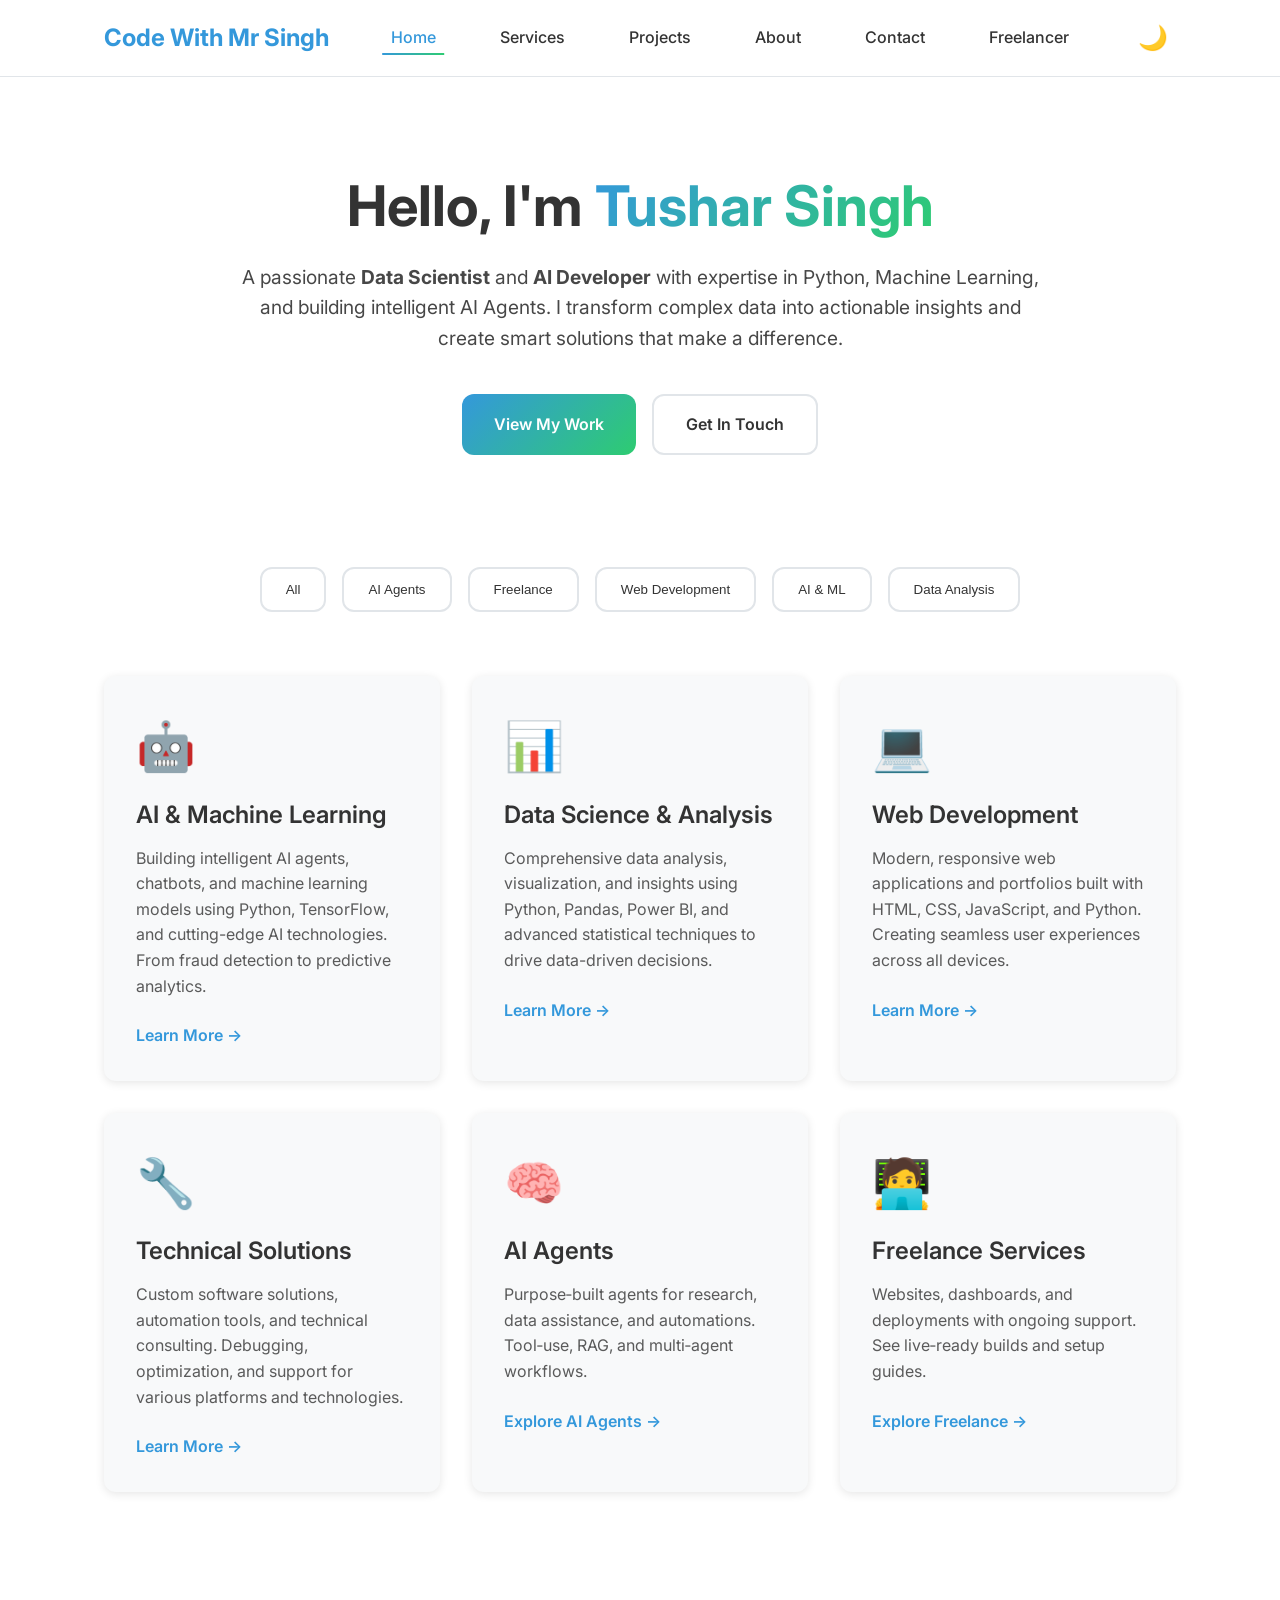
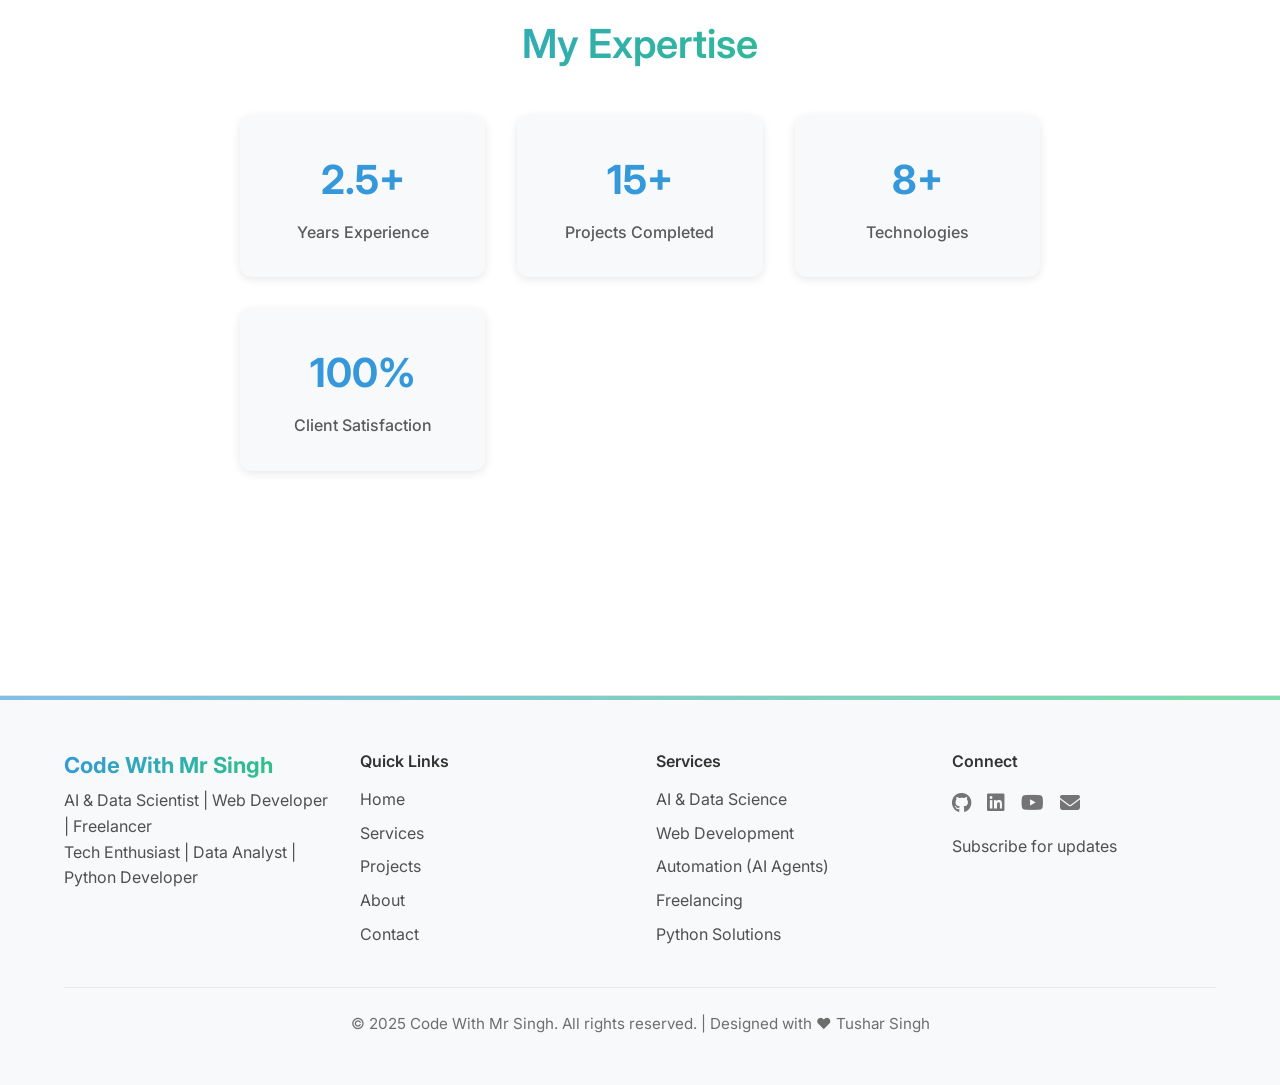
==== index.html @ 7bb20385 "Initial commit with website files and dropdown menu fixes" ====
<!DOCTYPE html>
<html lang="en">
  <head>
    <meta charset="UTF-8" />
    <meta name="viewport" content="width=device-width, initial-scale=1" />
    <title>Mr Singh - Data Scientist & AI Developer</title>
    <meta
      name="description"
      content="Code With Mr Singh - Passionate Data Scientist and AI Developer specializing in Python, Machine Learning, and Intelligent AI Agents. Explore my projects and services."
    />
    <link rel="icon" type="image/x-icon" href="profile.jpg" />

    <!-- Google Fonts -->
    <link rel="preconnect" href="https://fonts.googleapis.com" />
    <link rel="preconnect" href="https://fonts.gstatic.com" crossorigin />

    <!-- Font Awesome -->
    <link
      rel="stylesheet"
      href="https://cdnjs.cloudflare.com/ajax/libs/font-awesome/6.4.0/css/all.min.css"
    />

    <link
      href="https://fonts.googleapis.com/css2?family=Inter:wght@300;400;500;600;700;800&display=swap"
      rel="stylesheet"
    />

    <!-- AOS CSS -->
    <link href="https://unpkg.com/aos@2.3.1/dist/aos.css" rel="stylesheet" />

    <link rel="stylesheet" href="style.css" />
  </head>

  <body>
    <header>
      <nav class="navbar">
        <div class="logo"><a href="index.html">Code With Mr Singh</a></div>

        <ul class="nav-links">
          <li><a href="index.html" class="active">Home</a></li>
          <li><a href="services.html">Services</a></li>
          <li><a href="projects.html">Projects</a></li>
          <li><a href="about.html">About</a></li>
          <li><a href="contact.html">Contact</a></li>
          <li class="dropdown">
            <a href="#" class="dropbtn">Freelancer</a>
            <div class="dropdown-content">
              <a href="#">Static</a>
              <a href="#">Dynamic</a>
              <a href="#">Landing Page</a>
            </div>
          </li>
        </ul>

        <button id="theme-toggle" aria-label="Toggle Theme" class="theme-btn">
          🌙
        </button>

        <div class="menu-toggle">&#9776;</div>
      </nav>
    </header>

    <main>
      <section class="hero" data-aos="fade-down">
        <h1>Hello, I'm <span class="highlight">Tushar Singh</span></h1>
        <p>
          A passionate <strong>Data Scientist</strong> and
          <strong>AI Developer</strong> with expertise in Python, Machine
          Learning, and building intelligent AI Agents. I transform complex data
          into actionable insights and create smart solutions that make a
          difference.
        </p>
        <div class="hero-buttons">
          <a href="projects.html" class="btn-primary">View My Work</a>
          <a href="contact.html" class="btn-secondary">Get In Touch</a>
        </div>
      </section>

      <section class="project-filters" data-aos="fade-up">
        <div class="filter-buttons">
          <button class="filter-btn filter-link" data-filter="all">All</button>
          <button class="filter-btn filter-link" data-filter="agents">
            AI Agents
          </button>
          <button class="filter-btn filter-link" data-filter="freelance">
            Freelance
          </button>
          <button class="filter-btn filter-link" data-filter="web">
            Web Development
          </button>
          <button class="filter-btn filter-link" data-filter="ai">
            AI & ML
          </button>
          <button class="filter-btn filter-link" data-filter="data">
            Data Analysis
          </button>
        </div>
      </section>

      <section class="tech-blocks">
        <div class="tech-card" data-aos="fade-up" data-aos-delay="100">
          <div class="card-icon">🤖</div>
          <h3>AI & Machine Learning</h3>
          <p>
            Building intelligent AI agents, chatbots, and machine learning
            models using Python, TensorFlow, and cutting-edge AI technologies.
            From fraud detection to predictive analytics.
          </p>
          <a href="services.html" class="card-link">Learn More →</a>
        </div>

        <div class="tech-card" data-aos="fade-up" data-aos-delay="200">
          <div class="card-icon">📊</div>
          <h3>Data Science & Analysis</h3>
          <p>
            Comprehensive data analysis, visualization, and insights using
            Python, Pandas, Power BI, and advanced statistical techniques to
            drive data-driven decisions.
          </p>
          <a href="services.html" class="card-link">Learn More →</a>
        </div>

        <div class="tech-card" data-aos="fade-up" data-aos-delay="300">
          <div class="card-icon">💻</div>
          <h3>Web Development</h3>
          <p>
            Modern, responsive web applications and portfolios built with HTML,
            CSS, JavaScript, and Python. Creating seamless user experiences
            across all devices.
          </p>
          <a href="services.html" class="card-link">Learn More →</a>
        </div>

        <div class="tech-card" data-aos="fade-up" data-aos-delay="400">
          <div class="card-icon">🔧</div>
          <h3>Technical Solutions</h3>
          <p>
            Custom software solutions, automation tools, and technical
            consulting. Debugging, optimization, and support for various
            platforms and technologies.
          </p>
          <a href="services.html" class="card-link">Learn More →</a>
        </div>

        <div class="tech-card" data-aos="fade-up" data-aos-delay="500">
          <div class="card-icon">🧠</div>
          <h3>AI Agents</h3>
          <p>
            Purpose‑built agents for research, data assistance, and automations.
            Tool‑use, RAG, and multi‑agent workflows.
          </p>
          <a href="#" class="card-link filter-link" data-filter="agents"
            >Explore AI Agents →</a
          >
        </div>

        <div class="tech-card" data-aos="fade-up" data-aos-delay="600">
          <div class="card-icon">🧑‍💻</div>
          <h3>Freelance Services</h3>
          <p>
            Websites, dashboards, and deployments with ongoing support. See
            live‑ready builds and setup guides.
          </p>
          <a href="#" class="card-link filter-link" data-filter="freelance"
            >Explore Freelance →</a
          >
        </div>
      </section>

      <section class="stats-section" data-aos="fade-up" data-aos-delay="500">
        <h2>My Expertise</h2>
        <div class="stats-grid">
          <div class="stat-item">
            <div class="stat-number">2.5+</div>
            <div class="stat-label">Years Experience</div>
          </div>
          <div class="stat-item">
            <div class="stat-number">15+</div>
            <div class="stat-label">Projects Completed</div>
          </div>
          <div class="stat-item">
            <div class="stat-number">8+</div>
            <div class="stat-label">Technologies</div>
          </div>
          <div class="stat-item">
            <div class="stat-number">100%</div>
            <div class="stat-label">Client Satisfaction</div>
          </div>
        </div>
      </section>
    </main>

    <!-- Footer 

    <footer>
      <div class="footer-content">
        <div class="footer-section">
          <div class="logo"><a href="index.html"><h3>Code With Mr Singh</h3></a></div>
          <p>
            AI & Data Scientist | Web Developer | Freelancer <br />Tech
            Enthusiast | Data Analyst <br />AI Agent Developer | Python
            Developer
          </p>
        </div>
        <div class="footer-section">
          <h4>Quick Links</h4>
          <ul>
            <li><a href="about.html">About</a></li>
            <li><a href="projects.html">Projects</a></li>
            <li><a href="services.html">Services</a></li>
            <li><a href="contact.html">Contact</a></li>
          </ul>
        </div>
        <div class="footer-section">
          <h4>Connect</h4>
          <ul>
            <li>
              <a href="https://github.com/Tusharsinghoffical" target="_blank"
                >GitHub</a
              >
            </li>
            <li>
              <a
                href="https://www.linkedin.com/in/tusharsingh2011/"
                target="_blank"
                >LinkedIn</a
              >
            </li>
            <li><a href="contact.html">Email</a></li>
          </ul>
        </div>
      </div>
      <div class="footer-bottom">
        <p>© 2025 Code With Mr Singh. All rights reserved.</p>
      </div>
    </footer>

    
    <footer>
      <div class="footer-content">
        <div class="footer-section about">
          <div class="logo">
            <a href="index.html"><h3>Code With Mr Singh</h3></a>
          </div>
          <p>
            AI & Data Scientist | Web Developer | Freelancer <br />
            Tech Enthusiast | Data Analyst <br />
            AI Agent Developer | Python Developer
          </p>
        </div>

        <div class="footer-section links">
          <h4>Quick Links</h4>
          <ul>
            <li><a href="about.html">About</a></li>
            <li><a href="projects.html">Projects</a></li>
            <li><a href="services.html">Services</a></li>
            <li><a href="contact.html">Contact</a></li>
          </ul>
        </div>

        <div class="footer-section connect">
          <h4>Connect</h4>
          <div class="social-links">
            <a href="https://github.com/Tusharsinghoffical" target="_blank"
              ><i class="fab fa-github"></i
            ></a>
            <a
              href="https://www.linkedin.com/in/tusharsingh2011/"
              target="_blank"
              ><i class="fab fa-linkedin"></i
                ></a>
            <a
            href="https://www.youtube.com/@tusharsinghoffical"
              target="_blank"
              ><i class="fab fa-youtube"></i
            ></a>
            <a href="contact.html"><i class="fas fa-envelope"></i></a>
          </div>
        </div>
      </div>

      <div class="footer-bottom">
        <p>© 2025 Code With Mr Singh. All rights reserved.</p>
      </div>
    </footer>
          -->

    <footer>
      <div class="footer-content">
        <!-- About Section -->
        <div class="footer-section about">
          <div class="logo">
            <a href="index.html"><h3>Code With Mr Singh</h3></a>
          </div>
          <p>
            AI & Data Scientist | Web Developer   <br> | Freelancer <br />
            Tech Enthusiast | Data Analyst | Python Developer
          </p>
        </div>

        <!-- Quick Links -->
        <div class="footer-section links">
          <h4>Quick Links</h4>
          <ul>
            <li><a href="index.html">Home</a></li>
            <li><a href="services.html">Services</a></li>
            <li><a href="projects.html">Projects</a></li>
            <li><a href="about.html">About</a></li>
            <li><a href="contact.html">Contact</a></li>
          </ul>
        </div>

        <!-- Services -->
        <div class="footer-section services">
          <h4>Services</h4>
          <ul>
            <li><a href="projects.html">AI & Data Science</a></li>
            <li><a href="projects.html">Web Development</a></li>
            <li><a href="projects.html">Automation (AI Agents)</a></li>
            <li><a href="projects.html">Freelancing</a></li>
            <li><a href="projects.html">Python Solutions</a></li>
          </ul>
        </div>

        <!-- Connect + Newsletter -->
        <div class="footer-section connect">
          <h4>Connect</h4>
          <div class="social-links">
            <a href="https://github.com/Tusharsinghoffical" target="_blank"
              ><i class="fab fa-github"></i
            ></a>
            <a
              href="https://www.linkedin.com/in/tusharsingh2011/"
              target="_blank"
              ><i class="fab fa-linkedin"></i
            ></a>
            <a
              href="https://www.youtube.com/@tusharsinghoffical"
              target="_blank"
              ><i class="fab fa-youtube"></i
            ></a>
            <a href="mailto:tusharsinghkumar04@gmail.com"
              ><i class="fas fa-envelope"></i
            ></a>
          </div>

          <div class="newsletter">
            <p>Subscribe for updates</p>
           
          </div>
        </div>
      </div>

      <!-- Footer Bottom -->
      <div class="footer-bottom">
        <p>
          © 2025 Code With Mr Singh. All rights reserved. | Designed with ❤️ Tushar
          Singh
        </p>
      </div>
    </footer>

    <!-- Font Awesome -->
    <link
      rel="stylesheet"
      href="https://cdnjs.cloudflare.com/ajax/libs/font-awesome/6.4.0/css/all.min.css"
        />

    <!-- AOS JS -->
    <script src="https://unpkg.com/aos@2.3.1/dist/aos.js"></script>

    <script>
      // Initialize AOS animations
      AOS.init({
        duration: 1000,
        once: true,
        offset: 100,
      });

      // Navbar menu toggle for mobile
      const menuToggle = document.querySelector(".menu-toggle");
      const navLinks = document.querySelector(".nav-links");

      if (menuToggle && navLinks) {
        menuToggle.addEventListener("click", () => {
          navLinks.classList.toggle("active");
          console.log("Menu toggle clicked"); // Debug log
        });
      }

      // Theme toggle
      const themeBtn = document.getElementById("theme-toggle");
      const html = document.documentElement;

      // Load saved theme
      const savedTheme = localStorage.getItem("theme");
      if (savedTheme) {
        html.setAttribute("data-theme", savedTheme);
        themeBtn.textContent = savedTheme === "dark" ? "☀️" : "🌙";
      } else {
        html.setAttribute("data-theme", "light");
      }

      if (themeBtn) {
        themeBtn.addEventListener("click", () => {
          const currentTheme = html.getAttribute("data-theme");
          const newTheme = currentTheme === "light" ? "dark" : "light";
          html.setAttribute("data-theme", newTheme);
          localStorage.setItem("theme", newTheme);
          themeBtn.textContent = newTheme === "dark" ? "☀️" : "🌙";
        });
      }

      // Smooth scrolling for anchor links
      document.querySelectorAll('a[href^="#"]').forEach((anchor) => {
        anchor.addEventListener("click", function (e) {
          e.preventDefault();
          const target = document.querySelector(this.getAttribute("href"));
          if (target) {
            target.scrollIntoView({
              behavior: "smooth",
              block: "start",
            });
          }
        });
      });

      // Category shortcuts → Projects with saved filter
      document.querySelectorAll(".filter-link").forEach((btn) => {
        btn.addEventListener("click", () => {
          const filter = btn.getAttribute("data-filter") || "all";
          localStorage.setItem("projectFilter", filter);
          window.location.href = "projects.html";
        });
      });

      // Add loading animation
      window.addEventListener("load", () => {
        document.body.classList.add("loaded");
      });

      // Debug: Check if all elements are loaded
      console.log("Page loaded successfully");
      console.log("Navbar elements:", {
        menuToggle: !!menuToggle,
        navLinks: !!navLinks,
        themeBtn: !!themeBtn,
      });

      // Dropdown menu functionality
      const dropdowns = document.querySelectorAll('.dropdown');
      dropdowns.forEach(dropdown => {
        const dropbtn = dropdown.querySelector('.dropbtn');
        const dropdownContent = dropdown.querySelector('.dropdown-content');
        
        // For mobile devices, toggle on click instead of hover
        dropbtn.addEventListener('click', function(e) {
          if (window.innerWidth <= 768) {
            e.preventDefault();
            // Toggle the 'mobile-open' class to control visibility on mobile
            dropdown.classList.toggle('mobile-open');
          }
        });
        
        // Close dropdown when clicking outside
        document.addEventListener('click', function(e) {
          if (!dropdown.contains(e.target)) {
            dropdown.classList.remove('mobile-open');
          }
        });
      });
    </script>
  </body>
</html>
---- style.css ----
/* CSS Variables */
:root {
  --primary-color: #3498db;
  --secondary-color: #2ecc71;
  --accent-color: #e74c3c;
  --text-color: #333;
  --bg-color: #ffffff;
  --card-bg: #f8f9fa;
  --border-color: #e1e5e9;
  --shadow: 0 2px 10px rgba(0, 0, 0, 0.1);
  --shadow-hover: 0 8px 25px rgba(0, 0, 0, 0.15);
  --border-radius: 12px;
  --transition: all 0.3s ease;
  --highlight-color: #3498db;
  --highlight-gradient: linear-gradient(135deg, #3498db, #2ecc71);
}

[data-theme="dark"] {
  --text-color: #ffffff;
  --bg-color: #1a1a1a;
  --card-bg: #2d2d2d;
  --border-color: #404040;
  --shadow: 0 2px 10px rgba(0, 0, 0, 0.3);
  --shadow-hover: 0 8px 25px rgba(0, 0, 0, 0.4);
}

/* Reset and Base Styles */
* {
  margin: 0;
  padding: 0;
  box-sizing: border-box;
}

body {
  font-family: 'Inter', sans-serif;
  line-height: 1.6;
  color: var(--text-color);
  background-color: var(--bg-color);
  transition: var(--transition);
  overflow-x: hidden;
}

html {
  scroll-behavior: smooth;
}

h1, h2, h3, h4, h5, h6 {
  font-weight: 600;
  line-height: 1.2;
}

p {
  margin-bottom: 1rem;
}

a {
  text-decoration: none;
  color: inherit;
  transition: var(--transition);
}

/* Dropdown Styles */
.dropdown {
  position: relative;
  display: inline-block;
}

.dropdown-content {
  position: absolute;
  background-color: var(--card-bg);
  min-width: 160px;
  box-shadow: var(--shadow);
  border-radius: var(--border-radius);
  z-index: 1001;
  top: 100%;
  left: 0;
  margin-top: 0.5rem;
  padding: 0.5rem 0;
  border: 1px solid var(--border-color);
  opacity: 0;
  visibility: hidden;
  transform: translateY(-10px);
  transition: opacity 0.3s ease, visibility 0.3s ease, transform 0.3s ease;
}

.dropdown-content a {
  color: var(--text-color);
  padding: 0.75rem 1rem;
  text-decoration: none;
  display: block;
  transition: var(--transition);
  font-weight: 500;
}

.dropdown-content a:hover {
  background-color: var( --highlight-gradient);
  color: white;
  transform: translateX(5px);
}

.dropdown:hover .dropdown-content {
  opacity: 1;
  visibility: visible;
  transform: translateY(0);
}

/* Mobile open state */
.dropdown.mobile-open .dropdown-content {
  opacity: 1;
  visibility: visible;
  transform: translateY(0);
}

.dropdown:hover .dropbtn {
  color: var(--highlight-color);
}

/* Header and Navigation */
header {
  position: fixed;
  top: 0;
  left: 0;
  right: 0;
  background: rgba(255, 255, 255, 0.95);
  -webkit-backdrop-filter: blur(10px);
  backdrop-filter: blur(10px);
  border-bottom: 1px solid var(--border-color);
  z-index: 1000;
  transition: var(--transition);
}

[data-theme="dark"] header {
  background: rgba(26, 26, 26, 0.95);
}

.navbar {
  display: flex;
  justify-content: space-between;
  align-items: center;
  padding: 1rem 5%;
  max-width: 1200px;
  margin: 0 auto;
}

.logo {
  font-size: 1.5rem;
  font-weight: 700;
  color: var(--highlight-color);
  transition: var(--transition);
}

.logo:hover {
  transform: scale(1.05);
}

.nav-links {
  display: flex;
  list-style: none;
  gap: 2rem;
  align-items: center;
}

.nav-links li a {
  position: relative;
  font-weight: 500;
  padding: 0.5rem 1rem;
  border-radius: var(--border-radius);
  transition: var(--transition);
}

.nav-links li a::before {
  content: '';
  position: absolute;
  bottom: 0;
  left: 50%;
  width: 0;
  height: 2px;
  background: var(--highlight-gradient);
  transition: var(--transition);
  transform: translateX(-50%);
}

.nav-links li a:hover::before,
.nav-links li a.active::before {
  width: 80%;
}

.nav-links li a:hover,
.nav-links li a.active {
  color: var(--highlight-color);
  transform: translateY(-2px);
}

.theme-btn {
  background: none;
  border: none;
  font-size: 1.5rem;
  cursor: pointer;
  padding: 0.5rem;
  border-radius: 50%;
  transition: var(--transition);
  display: flex;
  align-items: center;
  justify-content: center;
}

.theme-btn:hover {
  background: var(--card-bg);
  transform: scale(1.1);
}

.menu-toggle {
  display: none;
  font-size: 1.5rem;
  cursor: pointer;
  padding: 0.5rem;
  border-radius: var(--border-radius);
  transition: var(--transition);
}

.menu-toggle:hover {
  background: var(--card-bg);
}

/* Main Content */
main {
  margin-top: 80px;
  min-height: calc(100vh - 80px);
  padding: 2rem 5%;
  max-width: 1200px;
  margin-left: auto;
  margin-right: auto;
}

/* Hero Section */
.hero {
  text-align: center;
  padding: 4rem 0;
  max-width: 800px;
  margin: 0 auto;
}

.hero h1 {
  font-size: 3.5rem;
  font-weight: 700;
  margin-bottom: 1.5rem;
  line-height: 1.1;
}

.highlight {
  background: var(--highlight-gradient);
  -webkit-background-clip: text;
  -webkit-text-fill-color: transparent;
  background-clip: text;
}

.hero p {
  font-size: 1.2rem;
  margin-bottom: 2.5rem;
  color: var(--text-color);
  opacity: 0.9;
  line-height: 1.6;
}

.hero-buttons {
  display: flex;
  gap: 1rem;
  justify-content: center;
  flex-wrap: wrap;
}

.btn-primary,
.btn-secondary {
  padding: 1rem 2rem;
  border-radius: var(--border-radius);
  font-weight: 600;
  font-size: 1rem;
  transition: var(--transition);
  display: inline-flex;
  align-items: center;
  gap: 0.5rem;
}

.btn-primary {
  background: var(--highlight-gradient);
  color: white;
  border: none;
}

.btn-primary:hover {
  transform: translateY(-3px);
  box-shadow: var(--shadow-hover);
}

.btn-secondary {
  background: transparent;
  color: var(--text-color);
  border: 2px solid var(--border-color);
}

.btn-secondary:hover {
  background: var(--card-bg);
  border-color: var(--highlight-color);
  transform: translateY(-3px);
}

/* Tech Blocks */
.tech-blocks {
  display: grid;
  grid-template-columns: repeat(auto-fit, minmax(280px, 1fr));
  gap: 2rem;
  margin: 4rem 0;
}

.tech-card[style*="display: none"] {
  display: none !important;
}

.tech-card {
  background: var(--card-bg);
  padding: 2rem;
  border-radius: var(--border-radius);
  box-shadow: var(--shadow);
  transition: var(--transition);
  position: relative;
  overflow: hidden;
}

.tech-card::before {
  content: '';
  position: absolute;
  top: 0;
  left: 0;
  right: 0;
  height: 4px;
  background: var(--highlight-gradient);
  transform: scaleX(0);
  transition: var(--transition);
}

.tech-card:hover::before {
  transform: scaleX(1);
}

.tech-card:hover {
  transform: translateY(-5px);
  box-shadow: var(--shadow-hover);
}

.card-icon {
  font-size: 3rem;
  margin-bottom: 1rem;
  display: block;
}

.tech-card h3 {
  font-size: 1.5rem;
  margin-bottom: 1rem;
  color: var(--text-color);
}

.tech-card p {
  color: var(--text-color);
  opacity: 0.8;
  margin-bottom: 1.5rem;
}

.card-link {
  color: var(--highlight-color);
  font-weight: 600;
  transition: var(--transition);
}

.card-link:hover {
  color: var(--text-color);
  transform: translateX(5px);
}

/* Stats Section */
.stats-section {
  text-align: center;
  padding: 4rem 0;
  margin: 4rem 0;
}

.stats-section h2 {
  font-size: 2.5rem;
  margin-bottom: 3rem;
  background: var(--highlight-gradient);
  -webkit-background-clip: text;
  -webkit-text-fill-color: transparent;
  background-clip: text;
}

.stats-grid {
  display: grid;
  grid-template-columns: repeat(auto-fit, minmax(200px, 1fr));
  gap: 2rem;
  max-width: 800px;
  margin: 0 auto;
}

.stat-item {
  padding: 2rem;
  background: var(--card-bg);
  border-radius: var(--border-radius);
  box-shadow: var(--shadow);
  transition: var(--transition);
}

.stat-item:hover {
  transform: translateY(-5px);
  box-shadow: var(--shadow-hover);
}

.stat-number {
  font-size: 2.5rem;
  font-weight: 700;
  color: var(--highlight-color);
  margin-bottom: 0.5rem;
}

.stat-label {
  font-size: 1rem;
  color: var(--text-color);
  opacity: 0.8;
  font-weight: 500;
}
/* 
/* Footer */
footer {
  position: relative;
  background: var(--card-bg);
  padding: 3.5rem 5% 2rem;
  margin-top: 4rem;
  border-top: 1px solid var(--border-color);
  box-shadow: inset 0 1px 0 rgba(0,0,0,0.02);
}

footer::before {
  content: '';
  position: absolute;
  top: 0;
  left: 0;
  right: 0;
  height: 4px;
  background: var(--highlight-gradient);
  opacity: 0.6;
}

.footer-content {
  display: grid;
  grid-template-columns: repeat(auto-fit, minmax(250px, 1fr));
  gap: 2rem;
  max-width: 1200px;
  margin: 0 auto;
}

.footer-section h3,
.footer-section h4 {
  margin-bottom: 1rem;
  color: var(--text-color);
}

.footer-section h3 {
  background: var(--highlight-gradient);
  -webkit-background-clip: text;
  -webkit-text-fill-color: transparent;
  background-clip: text;
}

.footer-section p {
  color: var(--text-color);
  opacity: 0.85;
}

.footer-section ul {
  list-style: none;
}

.footer-section ul li {
  margin-bottom: 0.5rem;
}

.footer-section ul li a {
  color: var(--text-color);
  opacity: 0.85;
  transition: var(--transition);
  display: inline-flex;
  align-items: center;
  gap: 0.4rem;
  position: relative;
}

.footer-section ul li a::after {
  content: '';
  position: absolute;
  left: 0;
  bottom: -2px;
  width: 0;
  height: 2px;
  background: var(--highlight-gradient);
  transition: var(--transition);
}

.footer-section ul li a:hover {
  color: var(--highlight-color);
  opacity: 1;
  transform: translateX(4px);
}

.footer-section ul li a:hover::after {
  width: 100%;
}

.footer-bottom {
  text-align: center;
  margin-top: 2rem;
  padding-top: 1.5rem;
  border-top: 1px solid var(--border-color);
  color: var(--text-color);
  opacity: 0.7;
  font-size: 0.95rem;
} 


/* Logo */
.footer-section .logo h3 {
  color: #6748ff;
  font-size: 22px;
  font-weight: 700;
  margin-bottom: 10px;
}

/* Social Links */
.social-links {
  margin: 15px 0;
}

.social-links a {
  color: #747477;
  font-size: 20px;
  margin-right: 12px;
  transition: color 0.3s, transform 0.3s;
}

.social-links a:hover {
  color: #2bff00;
  transform: translateY(-3px);
}


/* Mobile Responsive */
@media (max-width: 768px) {
  .navbar {
    padding: 1rem 3%;
  }

  .nav-links {
    position: fixed;
    top: 80px;
    left: 0;
    right: 0;
    background: var(--bg-color);
    flex-direction: column;
    padding: 2rem;
    transform: translateY(-100%);
    opacity: 0;
    visibility: hidden;
    transition: var(--transition);
    box-shadow: var(--shadow);
  }

  .nav-links.active {
    transform: translateY(0);
    opacity: 1;
    visibility: visible;
  }

  .nav-links li {
    width: 100%;
    text-align: center;
  }

  .nav-links li a {
    display: block;
    padding: 1rem;
    width: 100%;
  }

  .menu-toggle {
    display: block;
  }

  main {
    padding: 1rem 3%;
  }

  .hero-buttons {
    flex-direction: column;
    align-items: center;
  }

  .stats-grid {
    grid-template-columns: repeat(2, 1fr);
  }

  .footer-content {
    grid-template-columns: 1fr;
    text-align: center;
  }
}

@media (max-width: 480px) {
  .hero h1 {
    font-size: 2.5rem;
  }

  .hero p {
    font-size: 1rem;
  }

  .stats-grid {
    grid-template-columns: 1fr;
  }

  .stat-number {
    font-size: 2rem;
  }
}

/* Animations */
@keyframes fadeInUp {
  from {
    opacity: 0;
    transform: translateY(30px);
  }
  to {
    opacity: 1;
    transform: translateY(0);
  }
}

.fade-in-up {
  animation: fadeInUp 0.6s ease-out;
}

.loading {
  opacity: 0;
  transition: opacity 0.5s ease;
}

.loading.loaded {
  opacity: 1;
}

body.loaded {
  opacity: 1;
}

/* Additional Styles for Other Pages */
body {
  opacity: 0;
  transition: opacity 0.5s ease;
}

/* Contact Container */
.contact-container {
  display: grid;
  grid-template-columns: 1fr 1fr;
  gap: 3rem;
  margin: 3rem 0;
}

.contact-info {
  padding: 2rem;
}

.contact-info h2 {
  font-size: 2rem;
  margin-bottom: 1rem;
  background: var(--highlight-gradient);
  -webkit-background-clip: text;
  -webkit-text-fill-color: transparent;
  background-clip: text;
}

.contact-info p {
  font-size: 1.1rem;
  margin-bottom: 2rem;
  color: var(--text-color);
  opacity: 0.9;
}

/* Contact Methods */
.contact-methods {
  display: flex;
  flex-direction: column;
  gap: 1.5rem;
}

.contact-method {
  display: flex;
  align-items: flex-start;
  gap: 1rem;
  padding: 1.5rem;
  background: var(--card-bg);
  border-radius: var(--border-radius);
  box-shadow: var(--shadow);
  transition: var(--transition);
}

.contact-method:hover {
  transform: translateY(-3px);
  box-shadow: var(--shadow-hover);
}

.method-icon {
  font-size: 2rem;
  flex-shrink: 0;
}

.method-content h3 {
  font-size: 1.2rem;
  margin-bottom: 0.5rem;
  color: var(--highlight-color);
}

.method-content p {
  font-size: 0.9rem;
  margin-bottom: 0.5rem;
  color: var(--text-color);
  opacity: 0.8;
}

.method-link {
  color: var(--highlight-color);
  font-weight: 600;
  text-decoration: none;
  transition: var(--transition);
}

.method-link:hover {
  color: var(--text-color);
  text-decoration: underline;
}

/* Contact Form Container */
.contact-form-container {
  display: flex;
  justify-content: center;
  align-items: flex-start;
}

.contact-form {
  width: 100%;
  max-width: 500px;
  padding: 2.5rem;
  background: var(--card-bg);
  border-radius: var(--border-radius);
  box-shadow: var(--shadow);
}

.request-banner {
  margin: -0.5rem 0 1rem;
  padding: 0.75rem 1rem;
  background: rgba(52, 152, 219, 0.15);
  border: 1px solid var(--highlight-color);
  border-radius: var(--border-radius);
  color: var(--text-color);
  font-weight: 600;
}

.contact-form h2 {
  text-align: center;
  margin-bottom: 2rem;
  font-size: 2rem;
  background: var(--highlight-gradient);
  -webkit-background-clip: text;
  -webkit-text-fill-color: transparent;
  background-clip: text;
}

/* Form Groups */
.form-group {
  margin-bottom: 1.5rem;
}

.form-group label {
  display: block;
  margin-bottom: 0.5rem;
  font-weight: 600;
  color: var(--text-color);
}

.form-group input,
.form-group textarea {
  width: 100%;
  padding: 1rem;
  border: 2px solid transparent;
  border-radius: var(--border-radius);
  background: var(--bg-color);
  color: var(--text-color);
  font-size: 1rem;
  transition: var(--transition);
  font-family: inherit;
}

.form-group input:focus,
.form-group textarea:focus {
  outline: none;
  border-color: var(--highlight-color);
  box-shadow: 0 0 0 3px rgba(52, 152, 219, 0.1);
}

.form-group textarea {
  resize: vertical;
  min-height: 120px;
}

/* Submit Button */
.submit-btn {
  width: 100%;
  padding: 1rem 2rem;
  background: var(--highlight-gradient);
  color: white;
  border: none;
  border-radius: var(--border-radius);
  font-size: 1.1rem;
  font-weight: 600;
  cursor: pointer;
  transition: var(--transition);
  display: flex;
  align-items: center;
  justify-content: center;
  gap: 0.5rem;
}

.submit-btn:hover:not(:disabled) {
  transform: translateY(-2px);
  box-shadow: var(--shadow-hover);
}

.submit-btn:disabled {
  opacity: 0.7;
  cursor: not-allowed;
}

.btn-icon {
  font-size: 1.2rem;
}

/* FAQ Section */
.faq-section {
  margin: 4rem 0;
  padding: 3rem 0;
}

.faq-section h2 {
  text-align: center;
  font-size: 2.5rem;
  margin-bottom: 3rem;
  background: var(--highlight-gradient);
  -webkit-background-clip: text;
  -webkit-text-fill-color: transparent;
  background-clip: text;
}

.faq-grid {
  display: grid;
  grid-template-columns: repeat(auto-fit, minmax(300px, 1fr));
  gap: 2rem;
  max-width: 1000px;
  margin: 0 auto;
}

.faq-item {
  background: var(--card-bg);
  padding: 2rem;
  border-radius: var(--border-radius);
  box-shadow: var(--shadow);
  transition: var(--transition);
}

.faq-item:hover {
  transform: translateY(-3px);
  box-shadow: var(--shadow-hover);
}

.faq-item h3 {
  font-size: 1.2rem;
  margin-bottom: 1rem;
  color: var(--highlight-color);
}

.faq-item p {
  color: var(--text-color);
  opacity: 0.8;
  line-height: 1.6;
}

/* Service Features */
.service-features {
  margin: 4rem 0;
}

.feature-item {
  display: flex;
  align-items: flex-start;
  gap: 1.5rem;
  margin-bottom: 2rem;
  padding: 2rem;
  background: var(--card-bg);
  border-radius: var(--border-radius);
  box-shadow: var(--shadow);
  transition: var(--transition);
}

.feature-item:hover {
  transform: translateY(-3px);
  box-shadow: var(--shadow-hover);
}

.feature-icon {
  font-size: 2.5rem;
  flex-shrink: 0;
}

/* Process Section */
.process-section {
  margin: 4rem 0;
  padding: 3rem 0;
  background: var(--card-bg);
  border-radius: var(--border-radius);
}

.process-section h2 {
  text-align: center;
  font-size: 2.5rem;
  margin-bottom: 3rem;
  background: var(--highlight-gradient);
  -webkit-background-clip: text;
  -webkit-text-fill-color: transparent;
  background-clip: text;
}

.process-grid {
  display: grid;
  grid-template-columns: repeat(auto-fit, minmax(250px, 1fr));
  gap: 2rem;
  max-width: 1000px;
  margin: 0 auto;
}

.process-step {
  text-align: center;
  padding: 2rem;
  background: var(--bg-color);
  border-radius: var(--border-radius);
  box-shadow: var(--shadow);
  transition: var(--transition);
}

.process-step:hover {
  transform: translateY(-5px);
  box-shadow: var(--shadow-hover);
}

.step-number {
  width: 60px;
  height: 60px;
  background: var(--highlight-gradient);
  color: white;
  border-radius: 50%;
  display: flex;
  align-items: center;
  justify-content: center;
  font-size: 1.5rem;
  font-weight: 700;
  margin: 0 auto 1rem;
}

.process-step h3 {
  font-size: 1.3rem;
  margin-bottom: 1rem;
  color: var(--text-color);
}

.process-step p {
  color: var(--text-color);
  opacity: 0.8;
  line-height: 1.6;
}

/* CTA Section */
.cta-section {
  margin: 4rem 0;
  padding: 3rem;
  background: var(--highlight-gradient);
  border-radius: var(--border-radius);
  text-align: center;
  color: white;
}

.cta-content h2 {
  font-size: 2.5rem;
  margin-bottom: 1rem;
}

.cta-content p {
  font-size: 1.2rem;
  margin-bottom: 2rem;
  opacity: 0.9;
}

.cta-buttons {
  display: flex;
  gap: 1rem;
  justify-content: center;
  flex-wrap: wrap;
}

.cta-buttons .btn-primary {
  background: white;
  color: var(--highlight-color);
}

.cta-buttons .btn-primary:hover {
  background: var(--card-bg);
  transform: translateY(-3px);
}

.cta-buttons .btn-secondary {
  background: transparent;
  color: white;
  border: 2px solid white;
}

.cta-buttons .btn-secondary:hover {
  background: white;
  color: var(--highlight-color);
}

/* Project Filters */
.project-filters {
  margin: 3rem 0;
  text-align: center;
}

.filter-buttons {
  display: flex;
  gap: 1rem;
  justify-content: center;
  flex-wrap: wrap;
  margin-bottom: 2rem;
}

.filter-btn {
  padding: 0.8rem 1.5rem;
  border: 2px solid var(--border-color);
  background: transparent;
  color: var(--text-color);
  border-radius: var(--border-radius);
  cursor: pointer;
  transition: var(--transition);
  font-weight: 500;
}

.filter-btn:hover,
.filter-btn.active {
  background: var(--highlight-color);
  color: white;
  border-color: var(--highlight-color);
}

/* Tech Stack Tags */
.tech-stack {
  display: flex;
  flex-wrap: wrap;
  gap: 0.5rem;
  margin-top: 1rem;
}

.tech-tag {
  padding: 0.3rem 0.8rem;
  background: var(--card-bg);
  color: var(--text-color);
  border-radius: 20px;
  font-size: 0.8rem;
  font-weight: 500;
  transition: var(--transition);
}

.tech-tag:hover {
  background: var(--highlight-color);
  color: white;
}

/* About List */
.about-list {
  list-style: none;
  margin: 2rem 0;
}

.about-list li {
  padding: 1rem 0;
  border-bottom: 1px solid var(--border-color);
  position: relative;
  padding-left: 2rem;
}

.about-list li::before {
  content: '✓';
  position: absolute;
  left: 0;
  color: var(--highlight-color);
  font-weight: bold;
  font-size: 1.2rem;
}

/* Skills Section */
.skills-section {
  margin: 4rem 0;
}

.skills-section h2 {
  text-align: center;
  font-size: 2.5rem;
  margin-bottom: 3rem;
  background: var(--highlight-gradient);
  -webkit-background-clip: text;
  -webkit-text-fill-color: transparent;
  background-clip: text;
}

.skills-grid {
  display: grid;
  grid-template-columns: repeat(auto-fit, minmax(300px, 1fr));
  gap: 2rem;
}

.skill-category {
  background: var(--card-bg);
  padding: 2rem;
  border-radius: var(--border-radius);
  box-shadow: var(--shadow);
  transition: var(--transition);
}

.skill-category:hover {
  transform: translateY(-5px);
  box-shadow: var(--shadow-hover);
}

.skill-category h3 {
  font-size: 1.3rem;
  margin-bottom: 1rem;
  color: var(--highlight-color);
}

.skill-tags {
  display: flex;
  flex-wrap: wrap;
  gap: 0.5rem;
}

.skill-tag {
  padding: 0.5rem 1rem;
  background: var(--bg-color);
  color: var(--text-color);
  border-radius: var(--border-radius);
  font-size: 0.9rem;
  font-weight: 500;
  transition: var(--transition);
}

.skill-tag:hover {
  background: var(--highlight-color);
  color: white;
}

/* Experience Section */
.experience-section {
  margin: 4rem 0;
}

.experience-section h2 {
  text-align: center;
  font-size: 2.5rem;
  margin-bottom: 3rem;
  background: var(--highlight-gradient);
  -webkit-background-clip: text;
  -webkit-text-fill-color: transparent;
  background-clip: text;
}

.timeline {
  position: relative;
  max-width: 800px;
  margin: 0 auto;
  padding: 2rem 0;
}

.timeline::before {
  content: '';
  position: absolute;
  left: 50%;
  top: 0;
  bottom: 0;
  width: 2px;
  background: var(--highlight-gradient);
  transform: translateX(-50%);
}

.timeline-item {
  position: relative;
  margin-bottom: 3rem;
  width: 45%;
}

.timeline-item:nth-child(odd) {
  left: 0;
}

.timeline-item:nth-child(even) {
  left: 55%;
}

.timeline-date {
  position: absolute;
  top: 0;
  background: var(--highlight-gradient);
  color: white;
  padding: 0.5rem 1rem;
  border-radius: var(--border-radius);
  font-weight: 600;
  font-size: 0.9rem;
}

.timeline-item:nth-child(odd) .timeline-date {
  right: -120px;
}

.timeline-item:nth-child(even) .timeline-date {
  left: -120px;
}

.timeline-content {
  background: var(--card-bg);
  padding: 2rem;
  border-radius: var(--border-radius);
  box-shadow: var(--shadow);
  position: relative;
}

.timeline-content h3 {
  font-size: 1.3rem;
  margin-bottom: 0.5rem;
  color: var(--highlight-color);
}

.timeline-content p {
  color: var(--text-color);
  opacity: 0.8;
  line-height: 1.6;
}

/* Mobile Responsive for Additional Elements */
@media (max-width: 768px) {
  .timeline::before {
    left: 20px;
  }

  .timeline-item {
    width: 100%;
    left: 0 !important;
    padding-left: 50px;
  }

  .timeline-date {
    position: static !important;
    margin-bottom: 1rem;
    display: inline-block;
  }

  .timeline-content {
    margin-top: 1rem;
  }

  .skills-grid {
    grid-template-columns: 1fr;
  }

  .filter-buttons {
    flex-direction: column;
    align-items: center;
  }

  .process-grid {
    grid-template-columns: 1fr;
  }

  .cta-buttons {
    flex-direction: column;
    align-items: center;
  }

  .contact-container {
    grid-template-columns: 1fr;
  }

  .faq-grid {
    grid-template-columns: 1fr;
  }
}

.about-list {
  list-style: none;
  margin: 2rem 0;
}

.about-list li {
  padding: 1rem 0;
  border-bottom: 1px solid var(--border-color);
  position: relative;
  padding-left: 2rem;
}

.about-list li::before {
  content: '✓';
  position: absolute;
  left: 0;
  color: var(--highlight-color);
  font-weight: bold;
  font-size: 1.2rem;
}

/* About Section */
.about-hero {
  padding: 2rem 0;
}

.about-container {
  display: grid;
  grid-template-columns: 1fr 2fr;
  gap: 3rem;
  align-items: start;
}

.about-image {
  text-align: center;
}

.about-image img {
  width: 250px;
  height: 250px;
  border-radius: 50%;
  object-fit: cover;
  border: 4px solid var(--highlight-color);
  box-shadow: var(--shadow);
  transition: var(--transition);
}

.about-image img:hover {
  transform: scale(1.05);
  box-shadow: var(--shadow-hover);
}

.about-content h1 {
  font-size: 2.5rem;
  margin-bottom: 1rem;
  background: var(--highlight-gradient);
  -webkit-background-clip: text;
  -webkit-text-fill-color: transparent;
  background-clip: text;
}

.about-content p {
  font-size: 1.1rem;
  line-height: 1.8;
  margin-bottom: 2rem;
}

.about-buttons {
  display: flex;
  gap: 1rem;
  flex-wrap: wrap;
}
/* 
.circle-btn {
  padding: 1rem 2rem;
  border-radius: 50px;
  font-weight: 600;
  text-decoration: none;
  transition: var(--transition);
  display: inline-block;
  border: 2px solid transparent;
}

.circle-btn:hover {
  transform: translateY(-3px);
  box-shadow: var(--shadow-hover);
}

.green {
  background: linear-gradient(135deg, #4ade80, #22c55e);
  color: white;
}

.orange {
  background: linear-gradient(135deg, #fb923c, #f97316);
  color: white;
}

.blue {
  background: linear-gradient(135deg, #60a5fa, #3b82f6);
  color: white;
}

.gray {
  background: linear-gradient(135deg, #94a3b8, #64748b);
  color: white;
}
.red {
  background: linear-gradient(135deg, #ff5a57, #cb0000);
  color: white;
} */

.circle-btn {
  width: 60px;
  height: 60px;
  border-radius: 50%;
  display: flex;
  align-items: center;
  justify-content: center;
  text-decoration: none;
  color: white;
  font-size: 22px; /* icon size */
  transition: transform 0.2s ease, box-shadow 0.2s ease;
}

.circle-btn:hover {
  transform: scale(1.1);
  box-shadow: 0 4px 10px rgba(0,0,0,0.3);
}

.green { background-color: #28a745; }
.orange { background-color: #201696; }
.blue { background-color: #24292f; } /* GitHub dark */
.red { background-color: #ff0000; }
.gray { background-color: #6c757d; }



/* Contact Form */
.contact-form {
  max-width: 600px;
  margin: 0 auto;
  padding: 3rem;
  background: var(--card-bg);
  border-radius: var(--border-radius);
  box-shadow: var(--shadow);
}

.contact-form h2 {
  text-align: center;
  margin-bottom: 2rem;
  font-size: 2rem;
  background: var(--highlight-gradient);
  -webkit-background-clip: text;
  -webkit-text-fill-color: transparent;
  background-clip: text;
}

.contact-form form {
  display: flex;
  flex-direction: column;
  gap: 1.5rem;
}

.contact-form input,
.contact-form textarea {
  padding: 1rem;
  border: 2px solid transparent;
  border-radius: var(--border-radius);
  background: var(--bg-color);
  color: var(--text-color);
  font-size: 1rem;
  transition: var(--transition);
}

.contact-form input:focus,
.contact-form textarea:focus {
  outline: none;
  border-color: var(--highlight-color);
  box-shadow: 0 0 0 3px rgba(52, 152, 219, 0.1);
}

.contact-form button {
  padding: 1rem 2rem;
  background: var(--highlight-gradient);
  color: white;
  border: none;
  border-radius: var(--border-radius);
  font-size: 1.1rem;
  font-weight: 600;
  cursor: pointer;
  transition: var(--transition);
}

.contact-form button:hover {
  transform: translateY(-2px);
  box-shadow: var(--shadow-hover);
}

/* Card Buttons */
.card-buttons {
  display: flex;
  gap: 1rem;
  margin-top: 1.5rem;
  flex-wrap: wrap;
}

.btn-read,
.btn-download {
  padding: 0.75rem 1.5rem;
  border-radius: var(--border-radius);
  font-weight: 600;
  transition: var(--transition);
  text-decoration: none;
  display: inline-block;
  border: 2px solid transparent;
}

.btn-read {
  background: var(--highlight-gradient);
  color: white;
}

.btn-read:hover {
  transform: translateY(-2px);
  box-shadow: var(--shadow-hover);
}

.btn-download {
  background: transparent;
  color: var(--highlight-color);
  border-color: var(--highlight-color);
}

.btn-download:hover {
  background: var(--highlight-color);
  color: white;
  transform: translateY(-2px);
}

/* Mobile Responsive for About Page */
@media (max-width: 768px) {
  .about-container {
    grid-template-columns: 1fr;
    gap: 2rem;
  }

  .about-image img {
    width: 200px;
    height: 200px;
  }

  .about-buttons {
    justify-content: center;
  }
}

@media (max-width: 480px) {
  .about-content h1 {
    font-size: 2rem;
  }
}

/* Project Details Pages (Readmore) */
.project-details {
  max-width: 1000px;
  margin: 0 auto;
  padding: 2rem 0;
}

.project-overview {
  margin-bottom: 4rem;
}

.project-overview h2 {
  font-size: 2.5rem;
  margin-bottom: 1.5rem;
  background: var(--highlight-gradient);
  -webkit-background-clip: text;
  -webkit-text-fill-color: transparent;
  background-clip: text;
}

.project-overview p {
  font-size: 1.1rem;
  line-height: 1.8;
  margin-bottom: 2rem;
  color: var(--text-color);
  opacity: 0.9;
}

.project-stats {
  display: grid;
  grid-template-columns: repeat(auto-fit, minmax(200px, 1fr));
  gap: 2rem;
  margin-top: 2rem;
}

.project-features {
  margin: 4rem 0;
}

.project-features h2 {
  font-size: 2.5rem;
  margin-bottom: 3rem;
  text-align: center;
  background: var(--highlight-gradient);
  -webkit-background-clip: text;
  -webkit-text-fill-color: transparent;
  background-clip: text;
}

.features-grid {
  display: grid;
  grid-template-columns: repeat(auto-fit, minmax(300px, 1fr));
  gap: 2rem;
}

.technical-details {
  margin: 4rem 0;
}

.technical-details h2 {
  font-size: 2.5rem;
  margin-bottom: 2rem;
  background: var(--highlight-gradient);
  -webkit-background-clip: text;
  -webkit-text-fill-color: transparent;
  background-clip: text;
}

.project-process {
  margin: 4rem 0;
}

.project-process h2 {
  font-size: 2.5rem;
  margin-bottom: 3rem;
  text-align: center;
  background: var(--highlight-gradient);
  -webkit-background-clip: text;
  -webkit-text-fill-color: transparent;
  background-clip: text;
}

.process-steps {
  display: grid;
  grid-template-columns: repeat(auto-fit, minmax(300px, 1fr));
  gap: 2rem;
}

.step {
  background: var(--card-bg);
  padding: 2rem;
  border-radius: var(--border-radius);
  box-shadow: var(--shadow);
  transition: var(--transition);
  position: relative;
}

.step:hover {
  transform: translateY(-5px);
  box-shadow: var(--shadow-hover);
}

.step-number {
  width: 50px;
  height: 50px;
  background: var(--highlight-gradient);
  color: white;
  border-radius: 50%;
  display: flex;
  align-items: center;
  justify-content: center;
  font-size: 1.5rem;
  font-weight: 700;
  margin-bottom: 1rem;
}

.step h3 {
  font-size: 1.3rem;
  margin-bottom: 1rem;
  color: var(--highlight-color);
}

.step p {
  color: var(--text-color);
  opacity: 0.8;
  line-height: 1.6;
}

.project-results {
  margin: 4rem 0;
}

.project-results h2 {
  font-size: 2.5rem;
  margin-bottom: 3rem;
  text-align: center;
  background: var(--highlight-gradient);
  -webkit-background-clip: text;
  -webkit-text-fill-color: transparent;
  background-clip: text;
}

.results-content {
  display: grid;
  grid-template-columns: repeat(auto-fit, minmax(300px, 1fr));
  gap: 2rem;
}

.result-item {
  background: var(--card-bg);
  padding: 2rem;
  border-radius: var(--border-radius);
  box-shadow: var(--shadow);
  transition: var(--transition);
}

.result-item:hover {
  transform: translateY(-3px);
  box-shadow: var(--shadow-hover);
}

.result-item h3 {
  font-size: 1.3rem;
  margin-bottom: 1rem;
  color: var(--highlight-color);
}

.result-item ul {
  list-style: none;
  padding: 0;
}

.result-item ul li {
  padding: 0.5rem 0;
  border-bottom: 1px solid var(--border-color);
  color: var(--text-color);
  opacity: 0.8;
  line-height: 1.6;
}

.result-item ul li:last-child {
  border-bottom: none;
}

/* Mobile Responsive for Project Details */
@media (max-width: 768px) {
  .project-stats {
    grid-template-columns: 1fr;
  }
  
  .features-grid {
    grid-template-columns: 1fr;
  }
  
  .process-steps {
    grid-template-columns: 1fr;
  }
  
  .results-content {
    grid-template-columns: 1fr;
  }
  
  .project-overview h2,
  .project-features h2,
  .technical-details h2,
  .project-process h2,
  .project-results h2 {
    font-size: 2rem;
  }
}
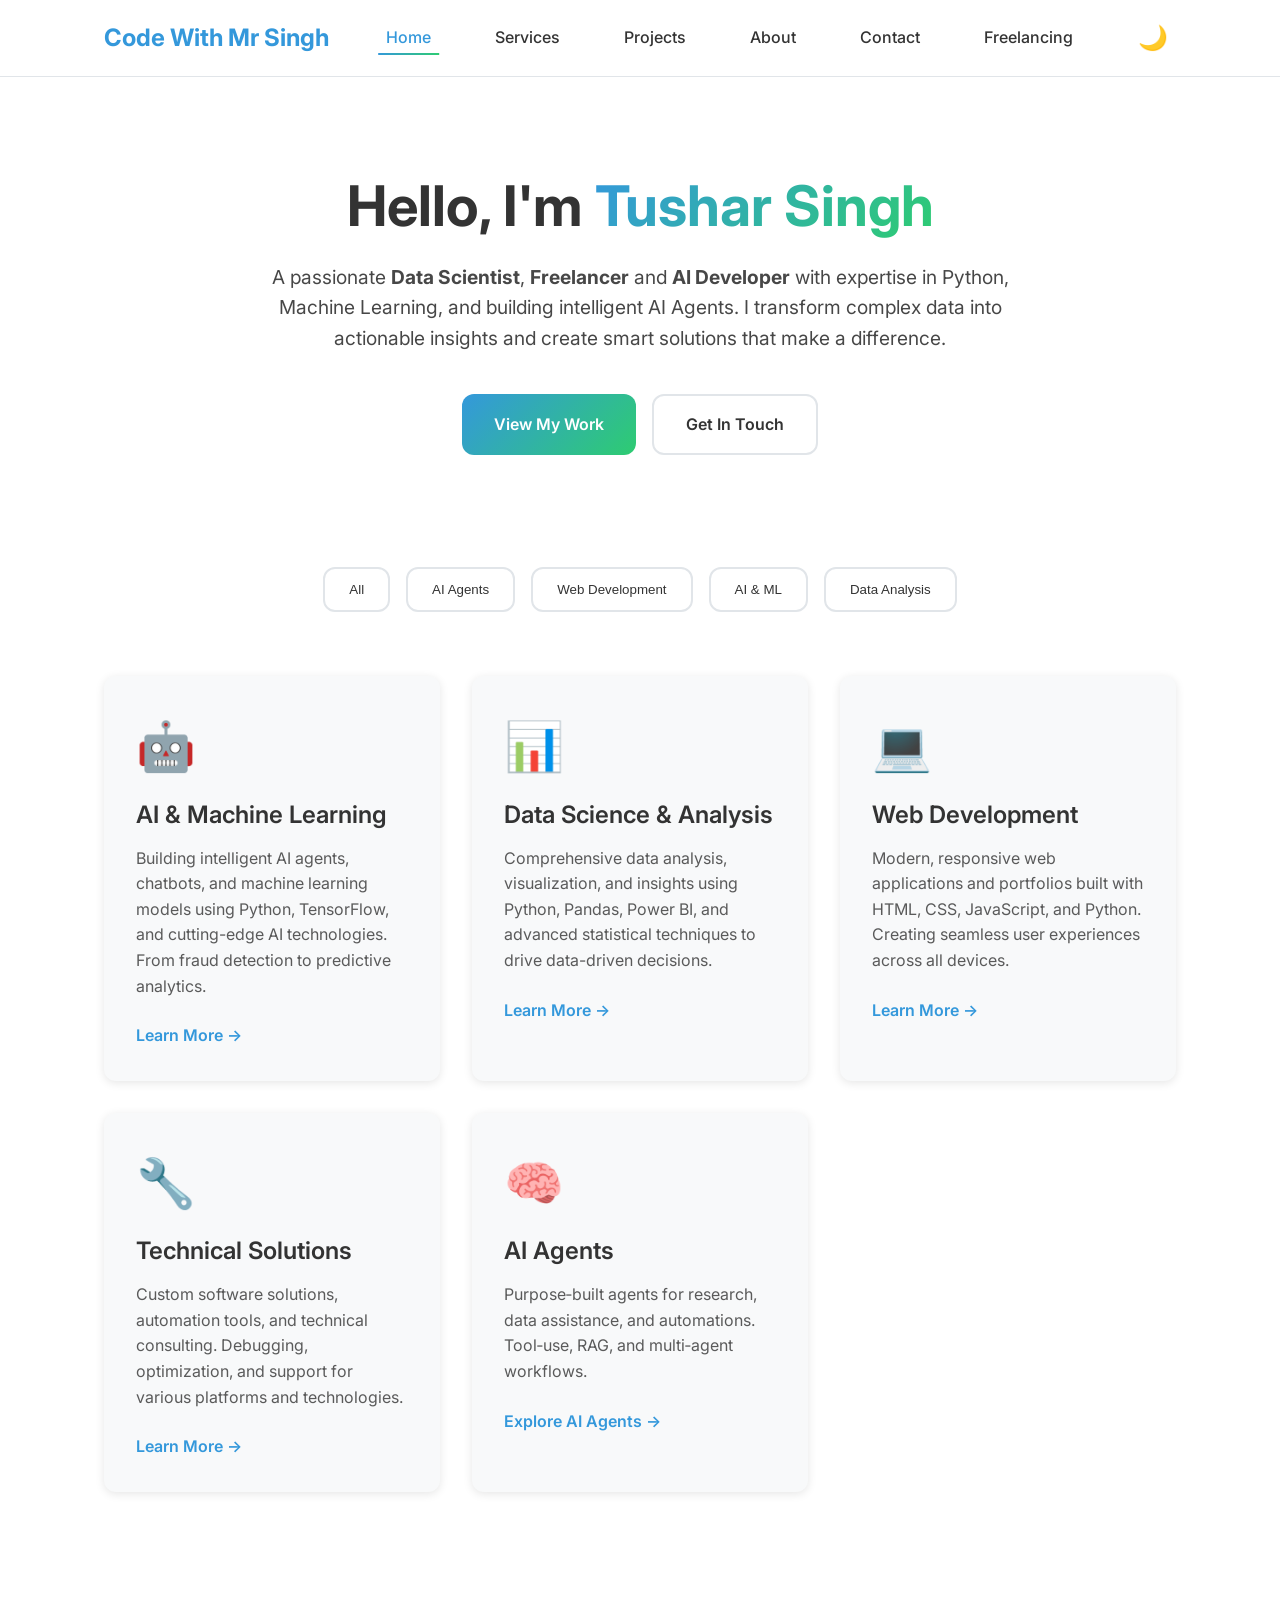
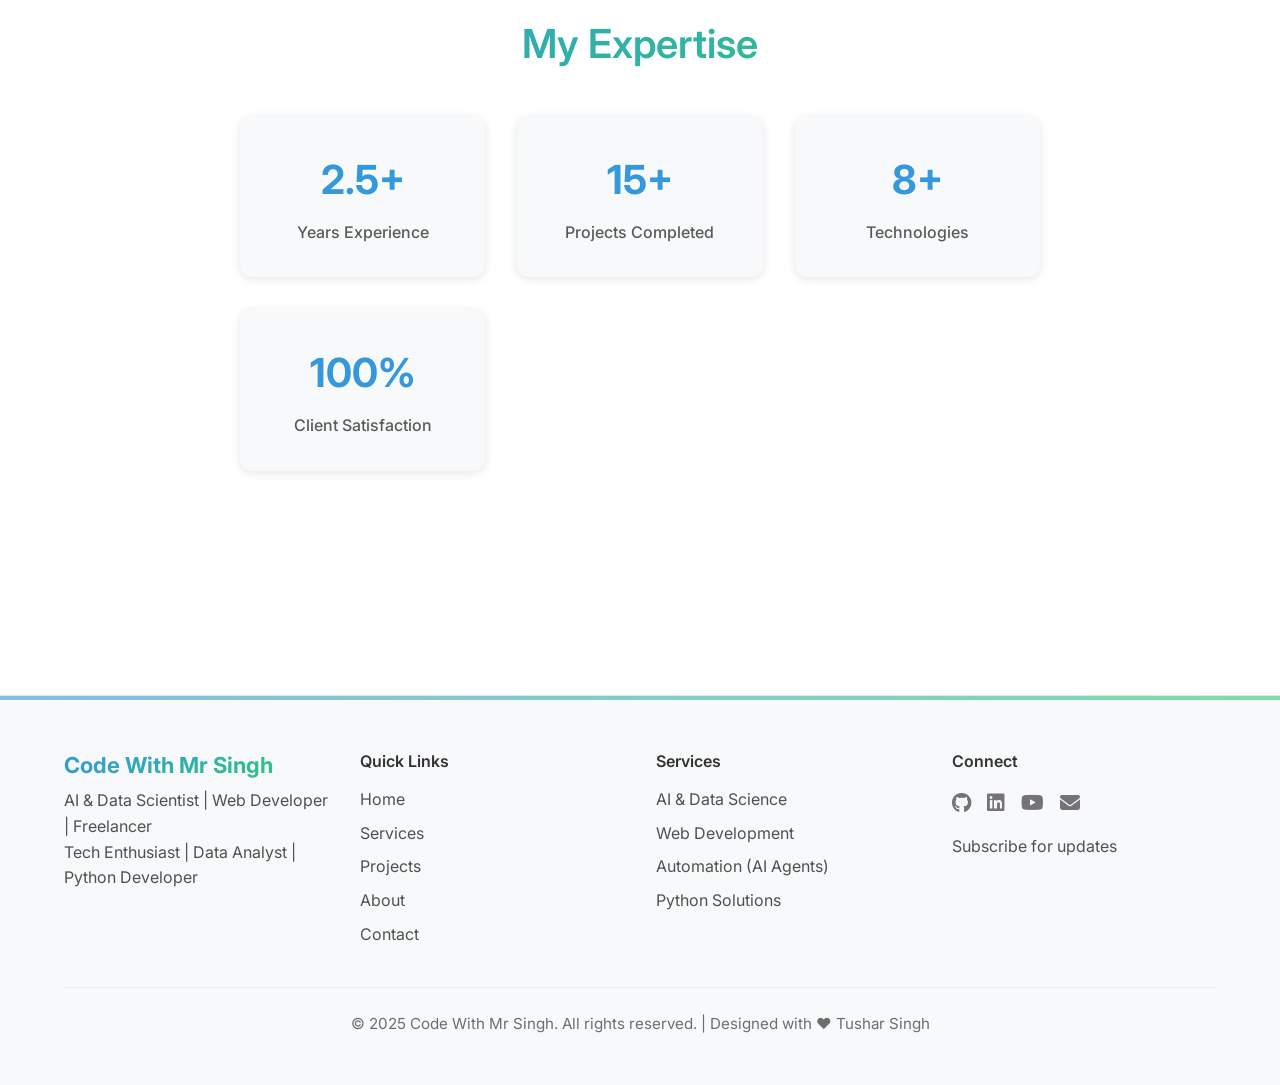
==== commit a48f27f3: "Update portfolio website files and add freelancing page" ====
--- a/index.html
+++ b/index.html
@@ -42,14 +42,7 @@
           <li><a href="projects.html">Projects</a></li>
           <li><a href="about.html">About</a></li>
           <li><a href="contact.html">Contact</a></li>
-          <li class="dropdown">
-            <a href="#" class="dropbtn">Freelancer</a>
-            <div class="dropdown-content">
-              <a href="#">Static</a>
-              <a href="#">Dynamic</a>
-              <a href="#">Landing Page</a>
-            </div>
-          </li>
+          <li><a href="freelancing.html">Freelancing</a></li>
         </ul>
 
         <button id="theme-toggle" aria-label="Toggle Theme" class="theme-btn">
@@ -64,7 +57,7 @@
       <section class="hero" data-aos="fade-down">
         <h1>Hello, I'm <span class="highlight">Tushar Singh</span></h1>
         <p>
-          A passionate <strong>Data Scientist</strong> and
+          A passionate <strong>Data Scientist</strong>, <strong>Freelancer</strong> and
           <strong>AI Developer</strong> with expertise in Python, Machine
           Learning, and building intelligent AI Agents. I transform complex data
           into actionable insights and create smart solutions that make a
@@ -81,9 +74,6 @@
           <button class="filter-btn filter-link" data-filter="all">All</button>
           <button class="filter-btn filter-link" data-filter="agents">
             AI Agents
-          </button>
-          <button class="filter-btn filter-link" data-filter="freelance">
-            Freelance
           </button>
           <button class="filter-btn filter-link" data-filter="web">
             Web Development
@@ -153,18 +143,6 @@
             >Explore AI Agents →</a
           >
         </div>
-
-        <div class="tech-card" data-aos="fade-up" data-aos-delay="600">
-          <div class="card-icon">🧑‍💻</div>
-          <h3>Freelance Services</h3>
-          <p>
-            Websites, dashboards, and deployments with ongoing support. See
-            live‑ready builds and setup guides.
-          </p>
-          <a href="#" class="card-link filter-link" data-filter="freelance"
-            >Explore Freelance →</a
-          >
-        </div>
       </section>
 
       <section class="stats-section" data-aos="fade-up" data-aos-delay="500">
@@ -190,101 +168,6 @@
       </section>
     </main>
 
-    <!-- Footer 
-
-    <footer>
-      <div class="footer-content">
-        <div class="footer-section">
-          <div class="logo"><a href="index.html"><h3>Code With Mr Singh</h3></a></div>
-          <p>
-            AI & Data Scientist | Web Developer | Freelancer <br />Tech
-            Enthusiast | Data Analyst <br />AI Agent Developer | Python
-            Developer
-          </p>
-        </div>
-        <div class="footer-section">
-          <h4>Quick Links</h4>
-          <ul>
-            <li><a href="about.html">About</a></li>
-            <li><a href="projects.html">Projects</a></li>
-            <li><a href="services.html">Services</a></li>
-            <li><a href="contact.html">Contact</a></li>
-          </ul>
-        </div>
-        <div class="footer-section">
-          <h4>Connect</h4>
-          <ul>
-            <li>
-              <a href="https://github.com/Tusharsinghoffical" target="_blank"
-                >GitHub</a
-              >
-            </li>
-            <li>
-              <a
-                href="https://www.linkedin.com/in/tusharsingh2011/"
-                target="_blank"
-                >LinkedIn</a
-              >
-            </li>
-            <li><a href="contact.html">Email</a></li>
-          </ul>
-        </div>
-      </div>
-      <div class="footer-bottom">
-        <p>© 2025 Code With Mr Singh. All rights reserved.</p>
-      </div>
-    </footer>
-
-    
-    <footer>
-      <div class="footer-content">
-        <div class="footer-section about">
-          <div class="logo">
-            <a href="index.html"><h3>Code With Mr Singh</h3></a>
-          </div>
-          <p>
-            AI & Data Scientist | Web Developer | Freelancer <br />
-            Tech Enthusiast | Data Analyst <br />
-            AI Agent Developer | Python Developer
-          </p>
-        </div>
-
-        <div class="footer-section links">
-          <h4>Quick Links</h4>
-          <ul>
-            <li><a href="about.html">About</a></li>
-            <li><a href="projects.html">Projects</a></li>
-            <li><a href="services.html">Services</a></li>
-            <li><a href="contact.html">Contact</a></li>
-          </ul>
-        </div>
-
-        <div class="footer-section connect">
-          <h4>Connect</h4>
-          <div class="social-links">
-            <a href="https://github.com/Tusharsinghoffical" target="_blank"
-              ><i class="fab fa-github"></i
-            ></a>
-            <a
-              href="https://www.linkedin.com/in/tusharsingh2011/"
-              target="_blank"
-              ><i class="fab fa-linkedin"></i
-                ></a>
-            <a
-            href="https://www.youtube.com/@tusharsinghoffical"
-              target="_blank"
-              ><i class="fab fa-youtube"></i
-            ></a>
-            <a href="contact.html"><i class="fas fa-envelope"></i></a>
-          </div>
-        </div>
-      </div>
-
-      <div class="footer-bottom">
-        <p>© 2025 Code With Mr Singh. All rights reserved.</p>
-      </div>
-    </footer>
-          -->
 
     <footer>
       <div class="footer-content">
@@ -318,7 +201,6 @@
             <li><a href="projects.html">AI & Data Science</a></li>
             <li><a href="projects.html">Web Development</a></li>
             <li><a href="projects.html">Automation (AI Agents)</a></li>
-            <li><a href="projects.html">Freelancing</a></li>
             <li><a href="projects.html">Python Solutions</a></li>
           </ul>
         </div>
@@ -447,29 +329,6 @@
         navLinks: !!navLinks,
         themeBtn: !!themeBtn,
       });
-
-      // Dropdown menu functionality
-      const dropdowns = document.querySelectorAll('.dropdown');
-      dropdowns.forEach(dropdown => {
-        const dropbtn = dropdown.querySelector('.dropbtn');
-        const dropdownContent = dropdown.querySelector('.dropdown-content');
-        
-        // For mobile devices, toggle on click instead of hover
-        dropbtn.addEventListener('click', function(e) {
-          if (window.innerWidth <= 768) {
-            e.preventDefault();
-            // Toggle the 'mobile-open' class to control visibility on mobile
-            dropdown.classList.toggle('mobile-open');
-          }
-        });
-        
-        // Close dropdown when clicking outside
-        document.addEventListener('click', function(e) {
-          if (!dropdown.contains(e.target)) {
-            dropdown.classList.remove('mobile-open');
-          }
-        });
-      });
     </script>
   </body>
 </html>
--- a/style.css
+++ b/style.css
@@ -59,62 +59,6 @@
   transition: var(--transition);
 }
 
-/* Dropdown Styles */
-.dropdown {
-  position: relative;
-  display: inline-block;
-}
-
-.dropdown-content {
-  position: absolute;
-  background-color: var(--card-bg);
-  min-width: 160px;
-  box-shadow: var(--shadow);
-  border-radius: var(--border-radius);
-  z-index: 1001;
-  top: 100%;
-  left: 0;
-  margin-top: 0.5rem;
-  padding: 0.5rem 0;
-  border: 1px solid var(--border-color);
-  opacity: 0;
-  visibility: hidden;
-  transform: translateY(-10px);
-  transition: opacity 0.3s ease, visibility 0.3s ease, transform 0.3s ease;
-}
-
-.dropdown-content a {
-  color: var(--text-color);
-  padding: 0.75rem 1rem;
-  text-decoration: none;
-  display: block;
-  transition: var(--transition);
-  font-weight: 500;
-}
-
-.dropdown-content a:hover {
-  background-color: var( --highlight-gradient);
-  color: white;
-  transform: translateX(5px);
-}
-
-.dropdown:hover .dropdown-content {
-  opacity: 1;
-  visibility: visible;
-  transform: translateY(0);
-}
-
-/* Mobile open state */
-.dropdown.mobile-open .dropdown-content {
-  opacity: 1;
-  visibility: visible;
-  transform: translateY(0);
-}
-
-.dropdown:hover .dropbtn {
-  color: var(--highlight-color);
-}
-
 /* Header and Navigation */
 header {
   position: fixed;
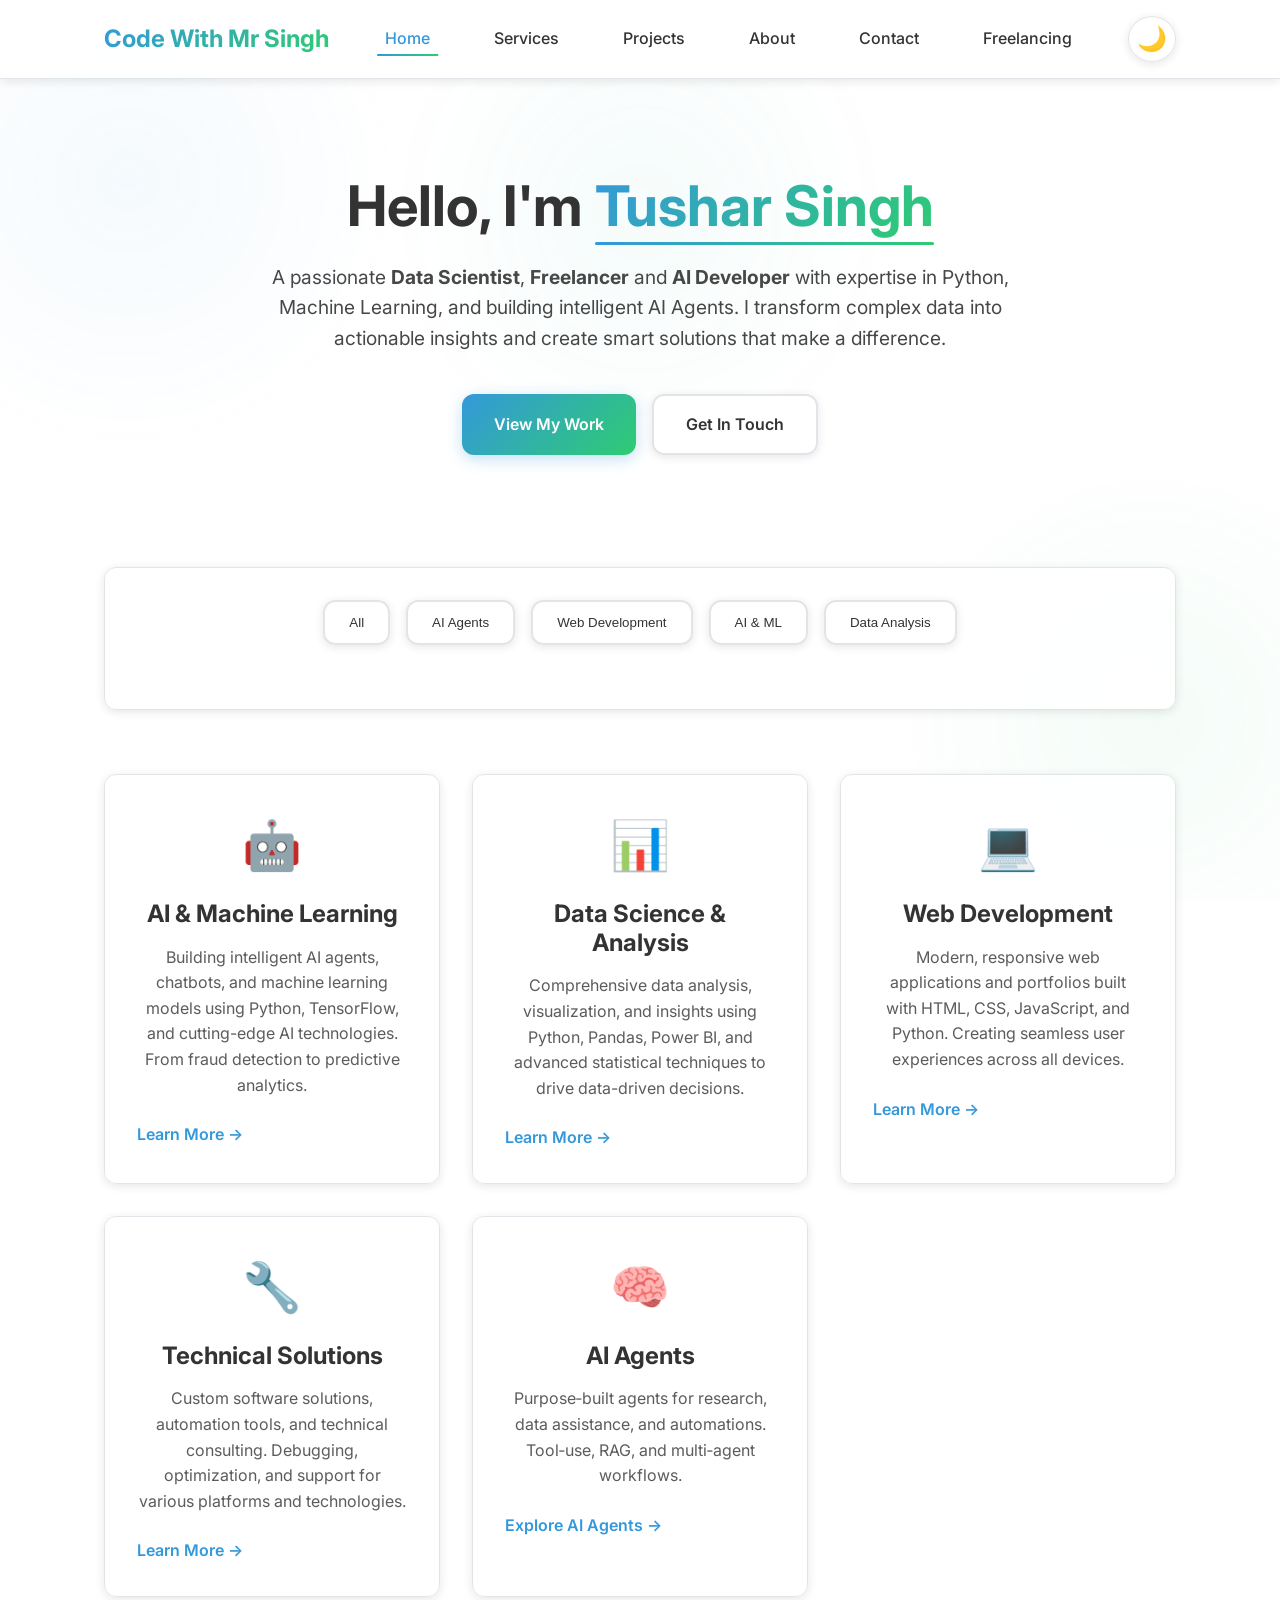
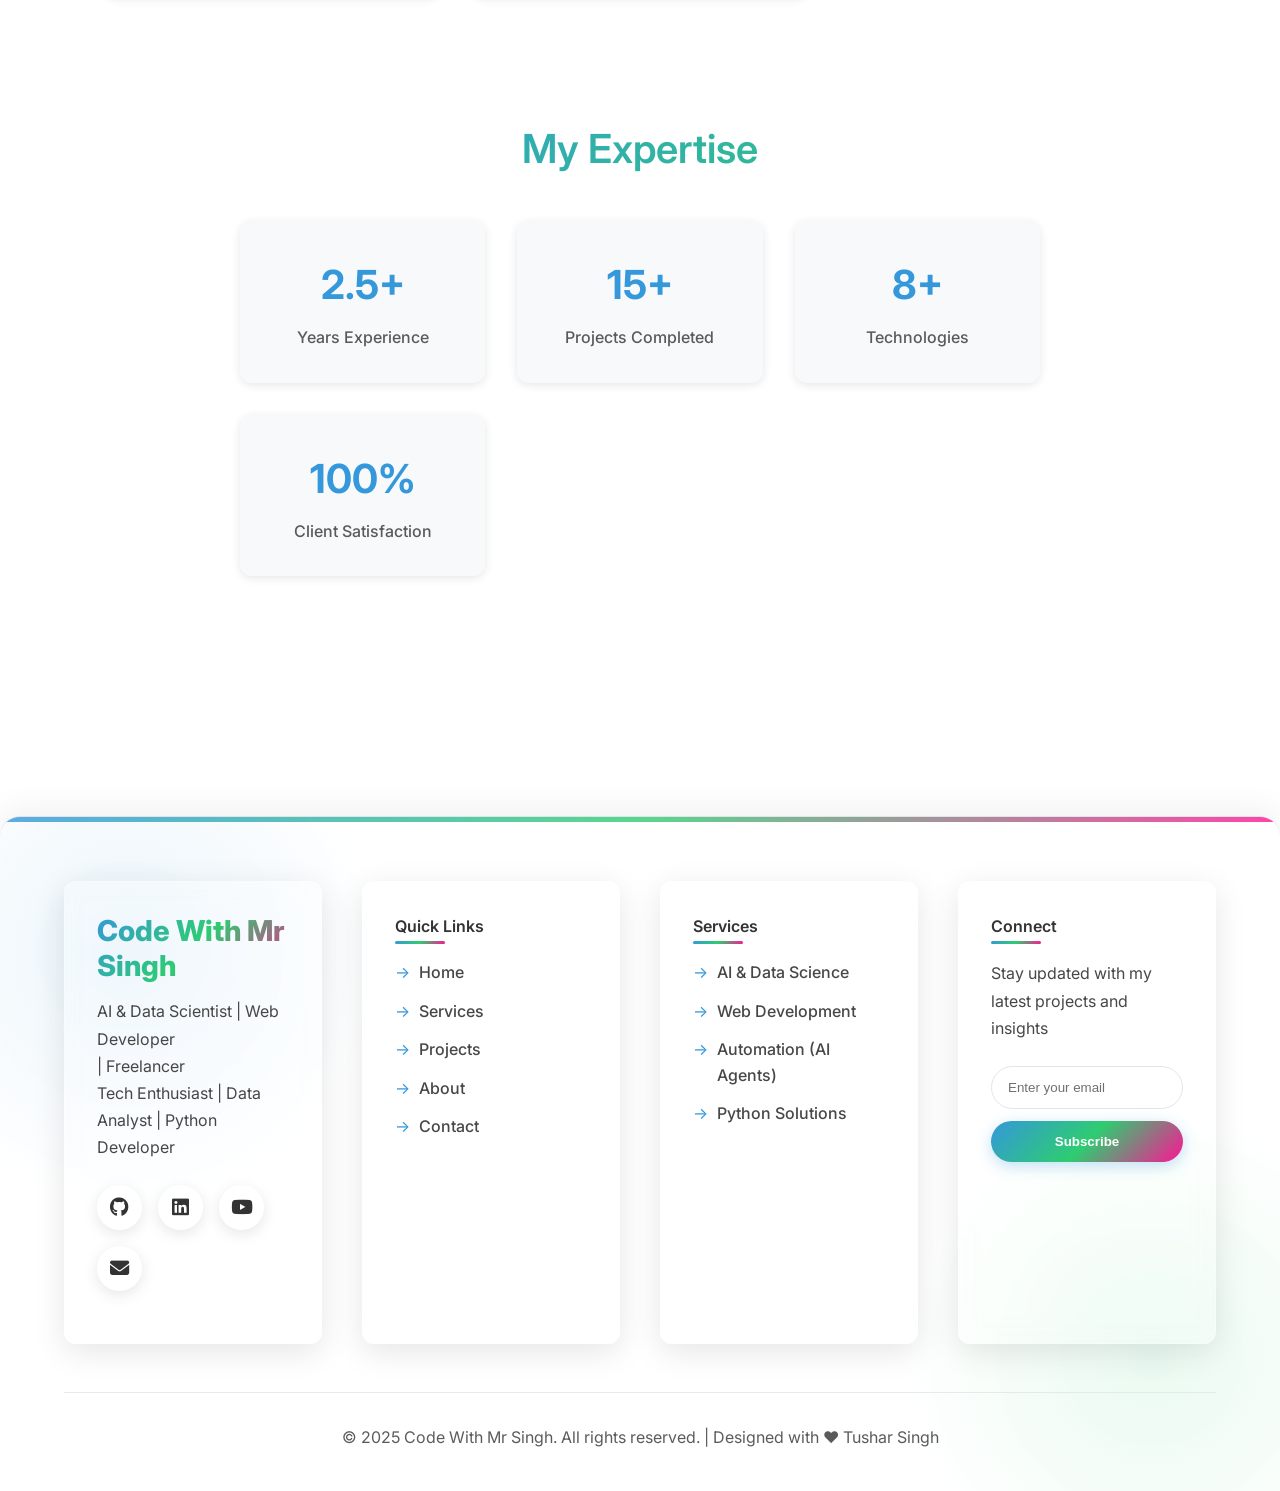
==== commit a1e9fc8d: "Added all website and zip files in one commit" ====
--- a/index.html
+++ b/index.html
@@ -2,7 +2,7 @@
 <html lang="en">
   <head>
     <meta charset="UTF-8" />
-    <meta name="viewport" content="width=device-width, initial-scale=1" />
+    <meta name="viewport" content="width=device-width, initial-scale=1.0" />
     <title>Mr Singh - Data Scientist & AI Developer</title>
     <meta
       name="description"
@@ -172,42 +172,15 @@
     <footer>
       <div class="footer-content">
         <!-- About Section -->
-        <div class="footer-section about">
+        <div class="footer-section about" data-aos="fade-up">
           <div class="logo">
             <a href="index.html"><h3>Code With Mr Singh</h3></a>
           </div>
           <p>
-            AI & Data Scientist | Web Developer   <br> | Freelancer <br />
+            AI & Data Scientist | Web Developer <br />
+            | Freelancer <br />
             Tech Enthusiast | Data Analyst | Python Developer
           </p>
-        </div>
-
-        <!-- Quick Links -->
-        <div class="footer-section links">
-          <h4>Quick Links</h4>
-          <ul>
-            <li><a href="index.html">Home</a></li>
-            <li><a href="services.html">Services</a></li>
-            <li><a href="projects.html">Projects</a></li>
-            <li><a href="about.html">About</a></li>
-            <li><a href="contact.html">Contact</a></li>
-          </ul>
-        </div>
-
-        <!-- Services -->
-        <div class="footer-section services">
-          <h4>Services</h4>
-          <ul>
-            <li><a href="projects.html">AI & Data Science</a></li>
-            <li><a href="projects.html">Web Development</a></li>
-            <li><a href="projects.html">Automation (AI Agents)</a></li>
-            <li><a href="projects.html">Python Solutions</a></li>
-          </ul>
-        </div>
-
-        <!-- Connect + Newsletter -->
-        <div class="footer-section connect">
-          <h4>Connect</h4>
           <div class="social-links">
             <a href="https://github.com/Tusharsinghoffical" target="_blank"
               ><i class="fab fa-github"></i
@@ -226,10 +199,38 @@
               ><i class="fas fa-envelope"></i
             ></a>
           </div>
-
+        </div>
+
+        <!-- Quick Links -->
+        <div class="footer-section links" data-aos="fade-up" data-aos-delay="100">
+          <h4>Quick Links</h4>
+          <ul>
+            <li><a href="index.html">Home</a></li>
+            <li><a href="services.html">Services</a></li>
+            <li><a href="projects.html">Projects</a></li>
+            <li><a href="about.html">About</a></li>
+            <li><a href="contact.html">Contact</a></li>
+          </ul>
+        </div>
+
+        <!-- Services -->
+        <div class="footer-section services" data-aos="fade-up" data-aos-delay="200">
+          <h4>Services</h4>
+          <ul>
+            <li><a href="projects.html">AI & Data Science</a></li>
+            <li><a href="projects.html">Web Development</a></li>
+            <li><a href="projects.html">Automation (AI Agents)</a></li>
+            <li><a href="projects.html">Python Solutions</a></li>
+          </ul>
+        </div>
+
+        <!-- Connect + Newsletter -->
+        <div class="footer-section connect" data-aos="fade-up" data-aos-delay="300">
+          <h4>Connect</h4>
+          <p>Stay updated with my latest projects and insights</p>
           <div class="newsletter">
-            <p>Subscribe for updates</p>
-           
+            <input type="email" placeholder="Enter your email" />
+            <button>Subscribe</button>
           </div>
         </div>
       </div>
@@ -263,11 +264,31 @@
       // Navbar menu toggle for mobile
       const menuToggle = document.querySelector(".menu-toggle");
       const navLinks = document.querySelector(".nav-links");
+      const navLinksItems = document.querySelectorAll(".nav-links li a");
+
+      // Function to close mobile menu
+      function closeMobileMenu() {
+        navLinks.classList.remove("active");
+      }
+
+      // Function to toggle mobile menu
+      function toggleMobileMenu() {
+        navLinks.classList.toggle("active");
+      }
 
       if (menuToggle && navLinks) {
-        menuToggle.addEventListener("click", () => {
-          navLinks.classList.toggle("active");
-          console.log("Menu toggle clicked"); // Debug log
+        menuToggle.addEventListener("click", toggleMobileMenu);
+        
+        // Close menu when clicking on a nav link
+        navLinksItems.forEach(link => {
+          link.addEventListener("click", closeMobileMenu);
+        });
+        
+        // Close menu when clicking outside
+        document.addEventListener("click", (e) => {
+          if (!navLinks.contains(e.target) && !menuToggle.contains(e.target) && navLinks.classList.contains("active")) {
+            closeMobileMenu();
+          }
         });
       }
 
@@ -322,6 +343,40 @@
         document.body.classList.add("loaded");
       });
 
+      // Newsletter subscription functionality
+      document.querySelectorAll('.newsletter button').forEach(button => {
+        button.addEventListener('click', function() {
+          const newsletterSection = this.closest('.newsletter');
+          const emailInput = newsletterSection.querySelector('input[type="email"]');
+          const email = emailInput.value.trim();
+          
+          // Simple email validation
+          if (!email || !/^[^\s@]+@[^\s@]+\.[^\s@]+$/.test(email)) {
+            alert('Please enter a valid email address.');
+            return;
+          }
+          
+          // Simulate subscription process
+          this.textContent = 'Subscribing...';
+          this.disabled = true;
+          
+          // In a real implementation, you would send the email to your backend here
+          // For now, we'll simulate a successful subscription
+          setTimeout(() => {
+            this.textContent = 'Subscribed!';
+            this.style.background = 'linear-gradient(135deg, #2ecc71, #27ae60)';
+            emailInput.value = '';
+            
+            // Reset button after 2 seconds
+            setTimeout(() => {
+              this.textContent = 'Subscribe';
+              this.disabled = false;
+              this.style.background = ''; // Reset to CSS gradient
+            }, 2000);
+          }, 1000);
+        });
+      });
+
       // Debug: Check if all elements are loaded
       console.log("Page loaded successfully");
       console.log("Navbar elements:", {
--- a/style.css
+++ b/style.css
@@ -13,6 +13,8 @@
   --transition: all 0.3s ease;
   --highlight-color: #3498db;
   --highlight-gradient: linear-gradient(135deg, #3498db, #2ecc71);
+  --premium-gradient: linear-gradient(135deg, #3498db, #2ecc71, #ff1493);
+  --glass-bg: rgba(255, 255, 255, 0.85);
 }
 
 [data-theme="dark"] {
@@ -22,6 +24,7 @@
   --border-color: #404040;
   --shadow: 0 2px 10px rgba(0, 0, 0, 0.3);
   --shadow-hover: 0 8px 25px rgba(0, 0, 0, 0.4);
+  --glass-bg: rgba(42, 42, 42, 0.85);
 }
 
 /* Reset and Base Styles */
@@ -38,6 +41,40 @@
   background-color: var(--bg-color);
   transition: var(--transition);
   overflow-x: hidden;
+  position: relative;
+}
+
+body::before {
+  content: '';
+  position: fixed;
+  top: 0;
+  left: 0;
+  width: 100%;
+  height: 100%;
+  background: 
+    radial-gradient(circle at 10% 20%, rgba(52, 152, 219, 0.05) 0%, transparent 20%),
+    radial-gradient(circle at 90% 80%, rgba(46, 204, 113, 0.05) 0%, transparent 20%);
+  z-index: -1;
+  pointer-events: none;
+}
+
+[data-theme="dark"] body::before {
+  background: 
+    radial-gradient(circle at 10% 20%, rgba(52, 152, 219, 0.1) 0%, transparent 20%),
+    radial-gradient(circle at 90% 80%, rgba(46, 204, 113, 0.1) 0%, transparent 20%);
+}
+
+[data-theme="dark"] body {
+  background-color: var(--bg-color);
+}
+
+img {
+  max-width: 100%;
+  height: auto;
+}
+
+iframe {
+  max-width: 100%;
 }
 
 html {
@@ -65,16 +102,24 @@
   top: 0;
   left: 0;
   right: 0;
-  background: rgba(255, 255, 255, 0.95);
+  background: var(--glass-bg);
   -webkit-backdrop-filter: blur(10px);
   backdrop-filter: blur(10px);
   border-bottom: 1px solid var(--border-color);
   z-index: 1000;
   transition: var(--transition);
+  box-shadow: var(--shadow);
+}
+
+@media (max-width: 768px) {
+  header {
+    -webkit-backdrop-filter: blur(5px);
+    backdrop-filter: blur(5px);
+  }
 }
 
 [data-theme="dark"] header {
-  background: rgba(26, 26, 26, 0.95);
+  background: var(--glass-bg);
 }
 
 .navbar {
@@ -91,6 +136,10 @@
   font-weight: 700;
   color: var(--highlight-color);
   transition: var(--transition);
+  background: var(--highlight-gradient);
+  -webkit-background-clip: text;
+  -webkit-text-fill-color: transparent;
+  background-clip: text;
 }
 
 .logo:hover {
@@ -136,8 +185,8 @@
 }
 
 .theme-btn {
-  background: none;
-  border: none;
+  background: var(--glass-bg);
+  border: 1px solid var(--border-color);
   font-size: 1.5rem;
   cursor: pointer;
   padding: 0.5rem;
@@ -146,11 +195,15 @@
   display: flex;
   align-items: center;
   justify-content: center;
+  backdrop-filter: blur(5px);
+  -webkit-backdrop-filter: blur(5px);
+  box-shadow: var(--shadow);
 }
 
 .theme-btn:hover {
   background: var(--card-bg);
   transform: scale(1.1);
+  box-shadow: var(--shadow-hover);
 }
 
 .menu-toggle {
@@ -160,10 +213,16 @@
   padding: 0.5rem;
   border-radius: var(--border-radius);
   transition: var(--transition);
+  background: var(--glass-bg);
+  border: 1px solid var(--border-color);
+  backdrop-filter: blur(5px);
+  -webkit-backdrop-filter: blur(5px);
+  box-shadow: var(--shadow);
 }
 
 .menu-toggle:hover {
   background: var(--card-bg);
+  box-shadow: var(--shadow-hover);
 }
 
 /* Main Content */
@@ -174,6 +233,26 @@
   max-width: 1200px;
   margin-left: auto;
   margin-right: auto;
+  animation: fadeIn 0.5s ease-out;
+}
+
+@keyframes fadeIn {
+  from {
+    opacity: 0;
+    transform: translateY(20px);
+  }
+  to {
+    opacity: 1;
+    transform: translateY(0);
+  }
+}
+
+@media (max-width: 768px) {
+  main {
+    margin-top: 70px;
+    min-height: calc(100vh - 70px);
+    padding: 1.5rem 3%;
+  }
 }
 
 /* Hero Section */
@@ -182,6 +261,22 @@
   padding: 4rem 0;
   max-width: 800px;
   margin: 0 auto;
+  position: relative;
+}
+
+.hero::before {
+  content: '';
+  position: absolute;
+  top: 0;
+  left: 50%;
+  transform: translateX(-50%);
+  width: 200px;
+  height: 200px;
+  background: var(--highlight-gradient);
+  border-radius: 50%;
+  filter: blur(100px);
+  opacity: 0.1;
+  z-index: -1;
 }
 
 .hero h1 {
@@ -189,6 +284,7 @@
   font-weight: 700;
   margin-bottom: 1.5rem;
   line-height: 1.1;
+  position: relative;
 }
 
 .highlight {
@@ -196,6 +292,18 @@
   -webkit-background-clip: text;
   -webkit-text-fill-color: transparent;
   background-clip: text;
+  position: relative;
+}
+
+.highlight::after {
+  content: '';
+  position: absolute;
+  bottom: -5px;
+  left: 0;
+  width: 100%;
+  height: 3px;
+  background: var(--highlight-gradient);
+  border-radius: 3px;
 }
 
 .hero p {
@@ -223,29 +331,186 @@
   display: inline-flex;
   align-items: center;
   gap: 0.5rem;
+  white-space: nowrap;
+  position: relative;
+  overflow: hidden;
+  border: none;
+  backdrop-filter: blur(5px);
+  -webkit-backdrop-filter: blur(5px);
 }
 
 .btn-primary {
   background: var(--highlight-gradient);
   color: white;
-  border: none;
+  box-shadow: 0 4px 15px rgba(52, 152, 219, 0.3);
+}
+
+.btn-primary::before {
+  content: '';
+  position: absolute;
+  top: 0;
+  left: 0;
+  width: 0;
+  height: 100%;
+  background: linear-gradient(90deg, transparent, rgba(255, 255, 255, 0.2), transparent);
+  transition: width 0.6s ease;
+}
+
+.btn-primary:hover::before {
+  width: 100%;
 }
 
 .btn-primary:hover {
   transform: translateY(-3px);
-  box-shadow: var(--shadow-hover);
+  box-shadow: 0 6px 20px rgba(52, 152, 219, 0.4);
 }
 
 .btn-secondary {
-  background: transparent;
+  background: var(--glass-bg);
   color: var(--text-color);
   border: 2px solid var(--border-color);
+  box-shadow: var(--shadow);
 }
 
 .btn-secondary:hover {
   background: var(--card-bg);
   border-color: var(--highlight-color);
   transform: translateY(-3px);
+  box-shadow: var(--shadow-hover);
+}
+
+@media (max-width: 768px) {
+  .hero {
+    padding: 2rem 1.5rem;
+  }
+  
+  .hero h1 {
+    font-size: 2.8rem;
+  }
+}
+
+@media (max-width: 480px) {
+  footer {
+    padding: 2.5rem 2% 1.5rem;
+  }
+  
+  .footer-section {
+    padding: 1.2rem;
+  }
+  
+  .footer-section h3,
+  .footer-section h4 {
+    font-size: 1.3rem;
+  }
+  
+  .footer-bottom {
+    font-size: 0.85rem;
+  }
+  
+  .hero h1 {
+    font-size: 2.3rem;
+  }
+  
+  .hero p {
+    font-size: 1rem;
+  }
+  
+  .hero-buttons .btn-primary,
+  .hero-buttons .btn-secondary {
+    padding: 0.8rem 1.5rem;
+    font-size: 0.9rem;
+  }
+}
+
+/* Project Filters */
+.project-filters {
+  margin: 3rem 0;
+  text-align: center;
+  padding: 2rem;
+  background: var(--glass-bg);
+  border-radius: var(--border-radius);
+  backdrop-filter: blur(10px);
+  -webkit-backdrop-filter: blur(10px);
+  border: 1px solid var(--border-color);
+  box-shadow: var(--shadow);
+}
+
+.project-filters h2 {
+  font-size: 2rem;
+  margin-bottom: 1.5rem;
+  background: var(--highlight-gradient);
+  -webkit-background-clip: text;
+  -webkit-text-fill-color: transparent;
+  background-clip: text;  
+}
+
+.filter-buttons {
+  display: flex;
+  gap: 1rem;
+  justify-content: center;
+  flex-wrap: wrap;
+  margin-bottom: 2rem;
+}
+
+@media (max-width: 768px) {
+  .filter-buttons {
+    gap: 0.5rem;
+  }
+  
+  .filter-btn {
+    padding: 0.6rem 1rem;
+    font-size: 0.9rem;
+  }
+}
+
+.filter-btn {
+  padding: 0.8rem 1.5rem;
+  border: 2px solid var(--border-color);
+  background: var(--glass-bg);
+  color: var(--text-color);
+  border-radius: var(--border-radius);
+  cursor: pointer;
+  transition: var(--transition);
+  font-weight: 500;
+  position: relative;
+  overflow: hidden;
+  backdrop-filter: blur(10px);
+  -webkit-backdrop-filter: blur(10px);
+  box-shadow: var(--shadow);
+}
+
+.filter-btn::before {
+  content: '';
+  position: absolute;
+  top: 0;
+  left: 0;
+  width: 0;
+  height: 100%;
+  background: var(--highlight-gradient);
+  transition: width 0.3s ease;
+  z-index: -1;
+}
+
+.filter-btn:hover::before {
+  width: 100%;
+}
+
+.filter-btn:hover {
+  color: white;
+  border-color: transparent;
+  transform: translateY(-2px);
+  box-shadow: var(--shadow-hover);
+}
+
+.filter-btn.active {
+  background: var(--highlight-gradient);
+  color: white;
+  border-color: transparent;
+  box-shadow: 0 4px 15px rgba(52, 152, 219, 0.3);
+}
+
+.filter-btn.active::before {
+  width: 100%;
 }
 
 /* Tech Blocks */
@@ -254,6 +519,17 @@
   grid-template-columns: repeat(auto-fit, minmax(280px, 1fr));
   gap: 2rem;
   margin: 4rem 0;
+  animation: fadeInUp 0.8s ease-out;
+}
+
+@media (max-width: 480px) {
+  .tech-blocks {
+    gap: 1.5rem;
+  }
+  
+  .tech-card {
+    padding: 1.5rem;
+  }
 }
 
 .tech-card[style*="display: none"] {
@@ -261,13 +537,16 @@
 }
 
 .tech-card {
-  background: var(--card-bg);
+  background: var(--glass-bg);
   padding: 2rem;
   border-radius: var(--border-radius);
   box-shadow: var(--shadow);
   transition: var(--transition);
   position: relative;
   overflow: hidden;
+  border: 1px solid var(--border-color);
+  backdrop-filter: blur(10px);
+  -webkit-backdrop-filter: blur(10px);
 }
 
 .tech-card::before {
@@ -291,22 +570,46 @@
   box-shadow: var(--shadow-hover);
 }
 
+.tech-card::after {
+  content: '';
+  position: absolute;
+  top: 0;
+  left: 0;
+  right: 0;
+  bottom: 0;
+  background: linear-gradient(135deg, rgba(52, 152, 219, 0.05), rgba(46, 204, 113, 0.05));
+  opacity: 0;
+  transition: opacity 0.3s ease;
+  z-index: -1;
+}
+
+.tech-card:hover::after {
+  opacity: 1;
+}
+
 .card-icon {
   font-size: 3rem;
   margin-bottom: 1rem;
   display: block;
+  background-clip: text;
+  text-align: center;
 }
 
 .tech-card h3 {
   font-size: 1.5rem;
   margin-bottom: 1rem;
   color: var(--text-color);
+  text-align: center;
+  font-weight: 700;
 }
 
 .tech-card p {
   color: var(--text-color);
   opacity: 0.8;
   margin-bottom: 1.5rem;
+  text-align: center;
+  min-height: 60px;
+  line-height: 1.6;
 }
 
 .card-link {
@@ -318,6 +621,101 @@
 .card-link:hover {
   color: var(--text-color);
   transform: translateX(5px);
+}
+
+/* Tech Stack Tags */
+.tech-stack {
+  display: flex;
+  flex-wrap: wrap;
+  gap: 0.5rem;
+  margin: 1rem 0;
+  justify-content: center;
+}
+
+.tech-tag {
+  padding: 0.3rem 0.8rem;
+  background: var(--glass-bg);
+  color: var(--text-color);
+  border-radius: 20px;
+  font-size: 0.8rem;
+  font-weight: 500;
+  transition: var(--transition);
+  border: 1px solid var(--border-color);
+  backdrop-filter: blur(5px);
+  -webkit-backdrop-filter: blur(5px);
+}
+
+.tech-tag:hover {
+  background: var(--highlight-gradient);
+  color: white;
+  border-color: transparent;
+  transform: translateY(-2px);
+  box-shadow: 0 4px 8px rgba(0, 0, 0, 0.1);
+}
+
+/* Card Buttons */
+.card-buttons {
+  display: flex;
+  gap: 1rem;
+  margin-top: 1.5rem;
+  flex-wrap: wrap;
+  justify-content: center;
+}
+
+.btn-read,
+.btn-download {
+  padding: 0.75rem 1.5rem;
+  border-radius: var(--border-radius);
+  font-weight: 600;
+  transition: var(--transition);
+  text-decoration: none;
+  display: inline-block;
+  border: 2px solid transparent;
+  position: relative;
+  overflow: hidden;
+  backdrop-filter: blur(5px);
+  -webkit-backdrop-filter: blur(5px);
+}
+
+.btn-read {
+  background: var(--highlight-gradient);
+  color: white;
+  box-shadow: 0 4px 15px rgba(52, 152, 219, 0.3);
+}
+
+.btn-read::before {
+  content: '';
+  position: absolute;
+  top: 0;
+  left: 0;
+  width: 0;
+  height: 100%;
+  background: linear-gradient(90deg, transparent, rgba(255, 255, 255, 0.2), transparent);
+  transition: width 0.6s ease;
+}
+
+.btn-read:hover::before {
+  width: 100%;
+}
+
+.btn-read:hover {
+  transform: translateY(-3px);
+  box-shadow: 0 6px 20px rgba(52, 152, 219, 0.4);
+}
+
+.btn-download {
+  background: var(--glass-bg);
+  color: var(--highlight-color);
+  border-color: var(--highlight-color);
+  box-shadow: var(--shadow);
+}
+
+.btn-download:hover {
+  background: var(--highlight-gradient);
+  color: white;
+  transform: translateY(-3px);
+  box-shadow: 0 4px 15px rgba(52, 152, 219, 0.3);
+  border-color: transparent;
 }
 
 /* Stats Section */
@@ -374,11 +772,17 @@
 /* Footer */
 footer {
   position: relative;
-  background: var(--card-bg);
-  padding: 3.5rem 5% 2rem;
-  margin-top: 4rem;
+  background: var(--glass-bg);
+  padding: 4rem 5% 2.5rem;
+  margin-top: 5rem;
   border-top: 1px solid var(--border-color);
-  box-shadow: inset 0 1px 0 rgba(0,0,0,0.02);
+  box-shadow: 
+    inset 0 1px 0 rgba(0,0,0,0.02),
+    0 -10px 30px rgba(0, 0, 0, 0.05);
+  backdrop-filter: blur(15px);
+  -webkit-backdrop-filter: blur(15px);
+  overflow: hidden;
+  border-radius: 20px 20px 0 0;
 }
 
 footer::before {
@@ -387,35 +791,101 @@
   top: 0;
   left: 0;
   right: 0;
-  height: 4px;
-  background: var(--highlight-gradient);
-  opacity: 0.6;
+  height: 5px;
+  background: var(--premium-gradient);
+  opacity: 0.8;
+  border-radius: 20px 20px 0 0;
+}
+
+footer::after {
+  content: '';
+  position: absolute;
+  top: 0;
+  left: 0;
+  width: 100%;
+  height: 100%;
+  background: 
+    radial-gradient(circle at 10% 20%, rgba(52, 152, 219, 0.1) 0%, transparent 20%),
+    radial-gradient(circle at 90% 80%, rgba(46, 204, 113, 0.1) 0%, transparent 20%);
+  z-index: -1;
+  pointer-events: none;
+}
+
+[data-theme="dark"] footer::after {
+  background: 
+    radial-gradient(circle at 10% 20%, rgba(52, 152, 219, 0.15) 0%, transparent 20%),
+    radial-gradient(circle at 90% 80%, rgba(46, 204, 113, 0.15) 0%, transparent 20%);
 }
 
 .footer-content {
   display: grid;
   grid-template-columns: repeat(auto-fit, minmax(250px, 1fr));
-  gap: 2rem;
+  gap: 2.5rem;
   max-width: 1200px;
   margin: 0 auto;
+  position: relative;
+  z-index: 1;
+}
+
+.footer-section {
+  background: rgba(255, 255, 255, 0.3);
+  padding: 2rem;
+  border-radius: var(--border-radius);
+  backdrop-filter: blur(10px);
+  -webkit-backdrop-filter: blur(10px);
+  border: 1px solid rgba(255, 255, 255, 0.2);
+  box-shadow: 0 8px 32px rgba(0, 0, 0, 0.1);
+  transition: var(--transition);
+}
+
+[data-theme="dark"] .footer-section {
+  background: rgba(42, 42, 42, 0.3);
+  border: 1px solid rgba(255, 255, 255, 0.1);
+  box-shadow: 0 8px 32px rgba(0, 0, 0, 0.2);
+}
+
+.footer-section:hover {
+  transform: translateY(-5px);
+  box-shadow: 0 12px 40px rgba(0, 0, 0, 0.15);
+}
+
+[data-theme="dark"] .footer-section:hover {
+  box-shadow: 0 12px 40px rgba(0, 0, 0, 0.3);
 }
 
 .footer-section h3,
 .footer-section h4 {
-  margin-bottom: 1rem;
-  color: var(--text-color);
+  margin-bottom: 1.5rem;
+  color: var(--text-color);
+  position: relative;
+  display: inline-block;
+}
+
+.footer-section h3::after,
+.footer-section h4::after {
+  content: '';
+  position: absolute;
+  bottom: -8px;
+  left: 0;
+  width: 50px;
+  height: 3px;
+  background: var(--premium-gradient);
+  border-radius: 3px;
 }
 
 .footer-section h3 {
-  background: var(--highlight-gradient);
+  background: var(--premium-gradient);
   -webkit-background-clip: text;
   -webkit-text-fill-color: transparent;
   background-clip: text;
+  font-size: 1.5rem;
 }
 
 .footer-section p {
   color: var(--text-color);
-  opacity: 0.85;
+  opacity: 0.9;
+  line-height: 1.7;
+  margin-bottom: 1.5rem;
 }
 
 .footer-section ul {
@@ -423,79 +893,199 @@
 }
 
 .footer-section ul li {
-  margin-bottom: 0.5rem;
-}
-
-.footer-section ul li a {
-  color: var(--text-color);
-  opacity: 0.85;
-  transition: var(--transition);
-  display: inline-flex;
-  align-items: center;
-  gap: 0.4rem;
+  margin-bottom: 0.8rem;
   position: relative;
-}
-
-.footer-section ul li a::after {
-  content: '';
+  padding-left: 1.5rem;
+}
+
+.footer-section ul li::before {
+  content: '→';
   position: absolute;
   left: 0;
-  bottom: -2px;
-  width: 0;
-  height: 2px;
-  background: var(--highlight-gradient);
-  transition: var(--transition);
+  color: var(--highlight-color);
+  transition: var(--transition);
+}
+
+.footer-section ul li a {
+  color: var(--text-color);
+  opacity: 0.9;
+  transition: var(--transition);
+  display: inline-block;
+  position: relative;
+  font-weight: 500;
 }
 
 .footer-section ul li a:hover {
   color: var(--highlight-color);
   opacity: 1;
-  transform: translateX(4px);
-}
-
-.footer-section ul li a:hover::after {
-  width: 100%;
+  transform: translateX(5px);
+}
+
+.footer-section ul li a:hover::before {
+  color: var(--accent-color);
 }
 
 .footer-bottom {
   text-align: center;
-  margin-top: 2rem;
-  padding-top: 1.5rem;
+  margin-top: 3rem;
+  padding-top: 2rem;
   border-top: 1px solid var(--border-color);
   color: var(--text-color);
-  opacity: 0.7;
-  font-size: 0.95rem;
-} 
-
-
-/* Logo */
+  opacity: 0.8;
+  font-size: 1rem;
+  position: relative;
+  z-index: 1;
+}
+
+.footer-bottom p {
+  margin-bottom: 0;
+}
+
+/* Logo in Footer */
 .footer-section .logo h3 {
   color: #6748ff;
-  font-size: 22px;
-  font-weight: 700;
-  margin-bottom: 10px;
+  font-size: 1.8rem;
+  font-weight: 800;
+  margin-bottom: 15px;
+  background: var(--premium-gradient);
+  -webkit-background-clip: text;
+  -webkit-text-fill-color: transparent;
+  background-clip: text;
+}
+
+.footer-section .logo h3::after {
+  display: none;
 }
 
 /* Social Links */
 .social-links {
-  margin: 15px 0;
+  margin: 20px 0;
+  display: flex;
+  gap: 1rem;
+  flex-wrap: wrap;
 }
 
 .social-links a {
-  color: #747477;
-  font-size: 20px;
-  margin-right: 12px;
-  transition: color 0.3s, transform 0.3s;
+  display: flex;
+  align-items: center;
+  justify-content: center;
+  width: 45px;
+  height: 45px;
+  border-radius: 50%;
+  background: rgba(255, 255, 255, 0.3);
+  color: var(--text-color);
+  font-size: 1.2rem;
+  transition: var(--transition);
+  border: 1px solid rgba(255, 255, 255, 0.2);
+  backdrop-filter: blur(5px);
+  -webkit-backdrop-filter: blur(5px);
+  box-shadow: 0 4px 15px rgba(0, 0, 0, 0.1);
+}
+
+[data-theme="dark"] .social-links a {
+  background: rgba(42, 42, 42, 0.3);
+  border: 1px solid rgba(255, 255, 255, 0.1);
+  box-shadow: 0 4px 15px rgba(0, 0, 0, 0.2);
 }
 
 .social-links a:hover {
-  color: #2bff00;
+  background: var(--premium-gradient);
+  color: white;
+  transform: translateY(-5px) scale(1.1);
+  box-shadow: 0 6px 20px rgba(52, 152, 219, 0.3);
+  border-color: transparent;
+}
+
+/* Newsletter */
+.newsletter p {
+  margin-bottom: 1rem;
+  font-weight: 500;
+  color: var(--text-color);
+}
+
+.newsletter input {
+  width: 100%;
+  padding: 0.8rem 1rem;
+  border-radius: 30px;
+  border: 1px solid var(--border-color);
+  background: rgba(255, 255, 255, 0.5);
+  color: var(--text-color);
+  margin-bottom: 0.8rem;
+  transition: var(--transition);
+}
+
+[data-theme="dark"] .newsletter input {
+  background: rgba(42, 42, 42, 0.5);
+}
+
+.newsletter input:focus {
+  outline: none;
+  border-color: var(--highlight-color);
+  box-shadow: 0 0 0 3px rgba(52, 152, 219, 0.2);
+}
+
+.newsletter input::placeholder {
+  color: var(--text-color);
+  opacity: 0.7;
+}
+
+.newsletter button {
+  width: 100%;
+  padding: 0.8rem;
+  border-radius: 30px;
+  background: var(--premium-gradient);
+  color: white;
+  border: none;
+  font-weight: 600;
+  cursor: pointer;
+  transition: var(--transition);
+  box-shadow: 0 4px 15px rgba(52, 152, 219, 0.3);
+}
+
+.newsletter button:hover {
   transform: translateY(-3px);
+  box-shadow: 0 6px 20px rgba(52, 152, 219, 0.4);
 }
 
 
 /* Mobile Responsive */
 @media (max-width: 768px) {
+  footer {
+    padding: 3rem 3% 2rem;
+    margin-top: 4rem;
+    border-radius: 15px 15px 0 0;
+  }
+  
+  footer::before {
+    height: 4px;
+    border-radius: 15px 15px 0 0;
+  }
+  
+  .footer-content {
+    grid-template-columns: 1fr;
+    gap: 2rem;
+  }
+  
+  .footer-section {
+    padding: 1.5rem;
+  }
+  
+  .footer-bottom {
+    font-size: 0.9rem;
+    margin-top: 2rem;
+    padding-top: 1.5rem;
+  }
+  
+  .social-links {
+    justify-content: center;
+  }
+  
+  .social-links a {
+    width: 40px;
+    height: 40px;
+    font-size: 1.1rem;
+  }
+  
   .navbar {
     padding: 1rem 3%;
   }
@@ -511,8 +1101,11 @@
     transform: translateY(-100%);
     opacity: 0;
     visibility: hidden;
-    transition: var(--transition);
+    transition: all 0.4s ease-in-out;
     box-shadow: var(--shadow);
+    z-index: 999;
+    max-height: calc(100vh - 80px);
+    overflow-y: auto;
   }
 
   .nav-links.active {
@@ -524,20 +1117,32 @@
   .nav-links li {
     width: 100%;
     text-align: center;
+    margin: 0.5rem 0;
   }
 
   .nav-links li a {
     display: block;
     padding: 1rem;
     width: 100%;
+    border-radius: var(--border-radius);
   }
 
   .menu-toggle {
     display: block;
+    font-size: 1.8rem;
+    z-index: 1000;
   }
 
   main {
     padding: 1rem 3%;
+  }
+
+  .hero {
+    padding: 2rem 0;
+  }
+
+  .hero h1 {
+    font-size: 2.5rem;
   }
 
   .hero-buttons {
@@ -545,6 +1150,11 @@
     align-items: center;
   }
 
+  .tech-blocks {
+    grid-template-columns: 1fr;
+    gap: 1.5rem;
+  }
+
   .stats-grid {
     grid-template-columns: repeat(2, 1fr);
   }
@@ -553,6 +1163,20 @@
     grid-template-columns: 1fr;
     text-align: center;
   }
+
+  .footer-section {
+    margin-bottom: 2rem;
+  }
+
+  .footer-section:last-child {
+    margin-bottom: 0;
+  }
+
+  .social-links {
+    display: flex;
+    justify-content: center;
+    gap: 1rem;
+  }
 }
 
 @media (max-width: 480px) {
@@ -570,6 +1194,63 @@
 
   .stat-number {
     font-size: 2rem;
+  }
+
+  .tech-blocks {
+    grid-template-columns: 1fr;
+  }
+
+  .hero-buttons .btn-primary,
+  .hero-buttons .btn-secondary {
+    width: 100%;
+    text-align: center;
+    justify-content: center;
+  }
+}
+
+/* Extra small devices (phones, 320px and down) */
+@media (max-width: 320px) {
+  .navbar {
+    padding: 1rem 2%;
+  }
+
+  main {
+    padding: 1rem 2%;
+  }
+
+  .hero h1 {
+    font-size: 2rem;
+  }
+
+  .hero p {
+    font-size: 0.9rem;
+  }
+
+  .tech-card {
+    padding: 1.5rem;
+  }
+
+  .footer-content {
+    grid-template-columns: 1fr;
+  }
+}
+
+/* Medium devices (tablets, 768px and up) */
+@media (min-width: 768px) and (max-width: 1024px) {
+  .navbar {
+    padding: 1rem 4%;
+  }
+
+  main {
+    padding: 2rem 4%;
+  }
+
+  .tech-blocks {
+    grid-template-columns: repeat(2, 1fr);
+  }
+
+  .stats-grid {
+    grid-template-columns: repeat(2, 1fr);
   }
 }
 
@@ -585,6 +1266,33 @@
   }
 }
 
+@keyframes pulse {
+  0% {
+    transform: scale(1);
+    box-shadow: 0 0 0 0 rgba(52, 152, 219, 0.4);
+  }
+  70% {
+    transform: scale(1.02);
+    box-shadow: 0 0 0 10px rgba(52, 152, 219, 0);
+  }
+  100% {
+    transform: scale(1);
+    box-shadow: 0 0 0 0 rgba(52, 152, 219, 0);
+  }
+}
+
+@keyframes float {
+  0% {
+    transform: translateY(0px);
+  }
+  50% {
+    transform: translateY(-10px);
+  }
+  100% {
+    transform: translateY(0px);
+  }
+}
+
 .fade-in-up {
   animation: fadeInUp 0.6s ease-out;
 }
@@ -600,6 +1308,12 @@
 
 body.loaded {
   opacity: 1;
+}
+
+
+/* Add pulse animation to active filter buttons */
+.filter-btn.active {
+  animation: pulse 2s infinite;
 }
 
 /* Additional Styles for Other Pages */
@@ -614,6 +1328,13 @@
   grid-template-columns: 1fr 1fr;
   gap: 3rem;
   margin: 3rem 0;
+}
+
+@media (max-width: 768px) {
+  .contact-container {
+    grid-template-columns: 1fr;
+    gap: 2rem;
+  }
 }
 
 .contact-info {
@@ -983,61 +1704,6 @@
 .cta-buttons .btn-secondary:hover {
   background: white;
   color: var(--highlight-color);
-}
-
-/* Project Filters */
-.project-filters {
-  margin: 3rem 0;
-  text-align: center;
-}
-
-.filter-buttons {
-  display: flex;
-  gap: 1rem;
-  justify-content: center;
-  flex-wrap: wrap;
-  margin-bottom: 2rem;
-}
-
-.filter-btn {
-  padding: 0.8rem 1.5rem;
-  border: 2px solid var(--border-color);
-  background: transparent;
-  color: var(--text-color);
-  border-radius: var(--border-radius);
-  cursor: pointer;
-  transition: var(--transition);
-  font-weight: 500;
-}
-
-.filter-btn:hover,
-.filter-btn.active {
-  background: var(--highlight-color);
-  color: white;
-  border-color: var(--highlight-color);
-}
-
-/* Tech Stack Tags */
-.tech-stack {
-  display: flex;
-  flex-wrap: wrap;
-  gap: 0.5rem;
-  margin-top: 1rem;
-}
-
-.tech-tag {
-  padding: 0.3rem 0.8rem;
-  background: var(--card-bg);
-  color: var(--text-color);
-  border-radius: 20px;
-  font-size: 0.8rem;
-  font-weight: 500;
-  transition: var(--transition);
-}
-
-.tech-tag:hover {
-  background: var(--highlight-color);
-  color: white;
 }
 
 /* About List */
